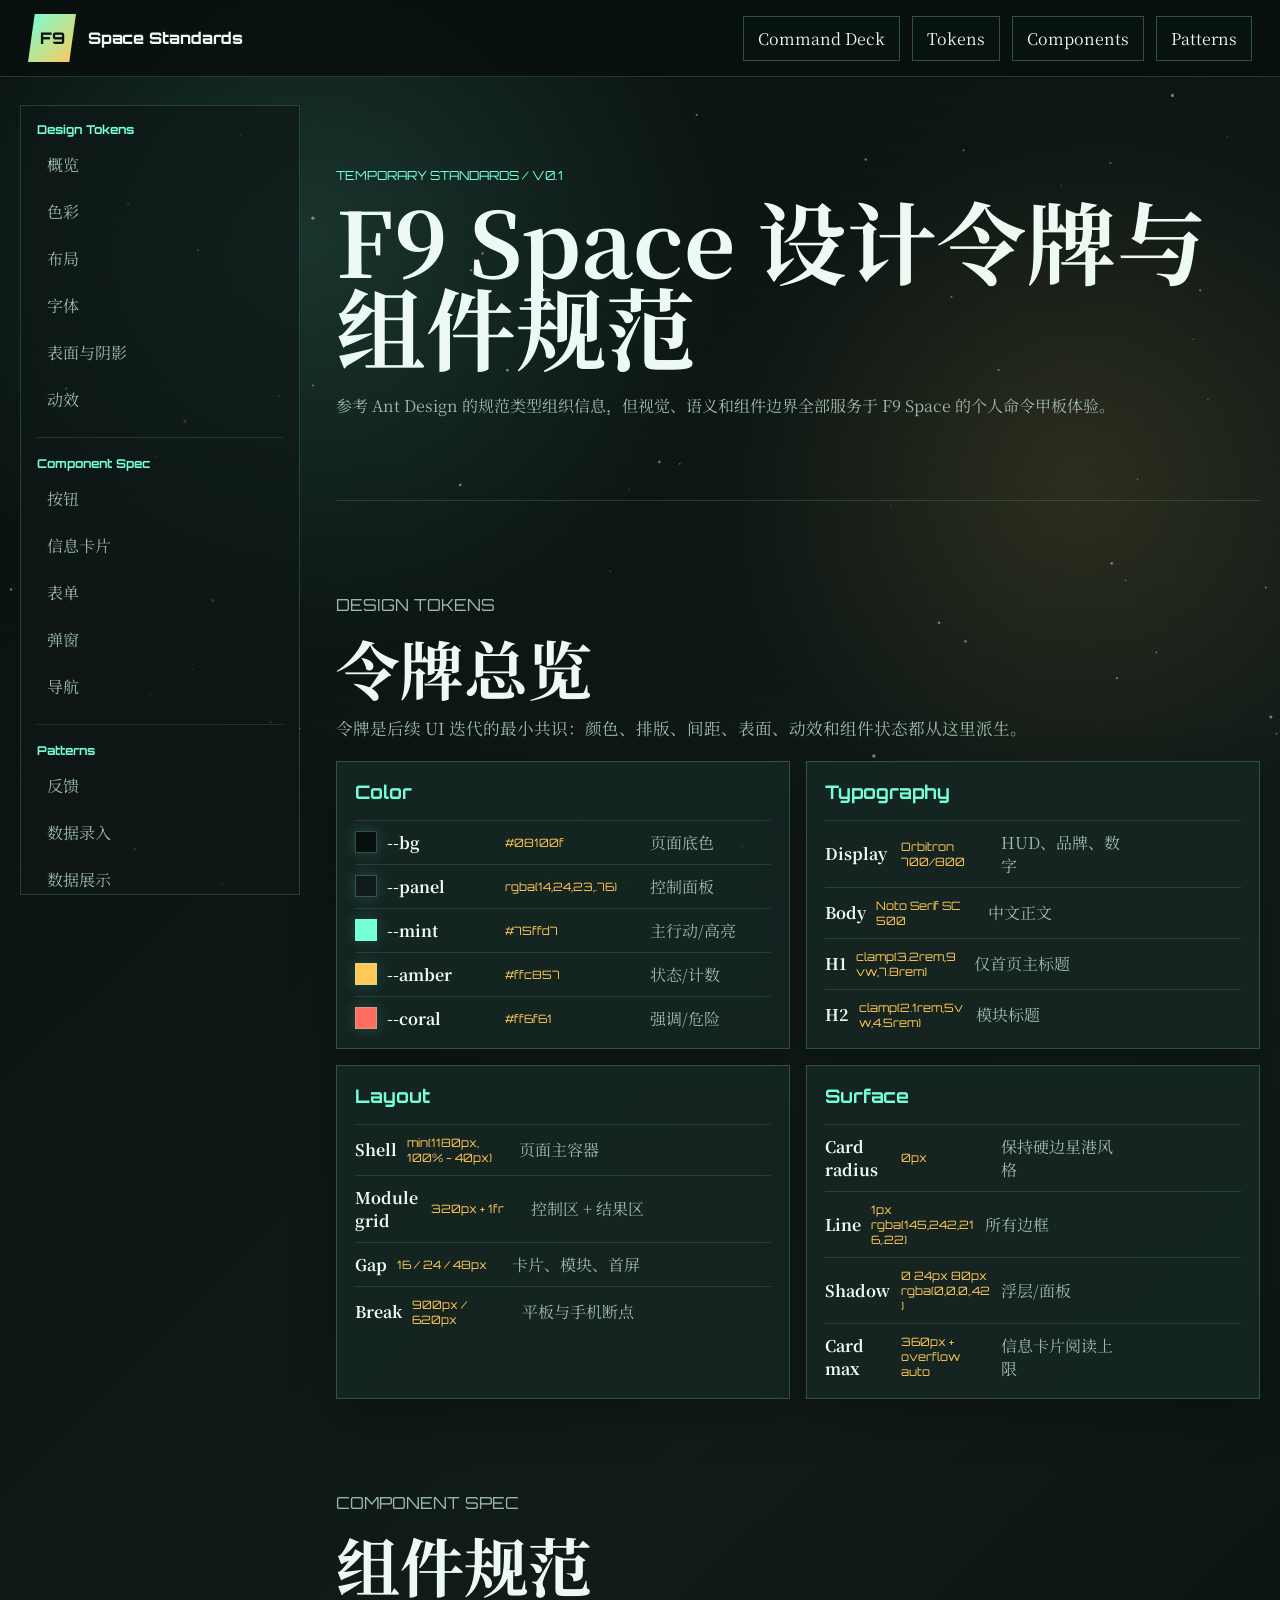
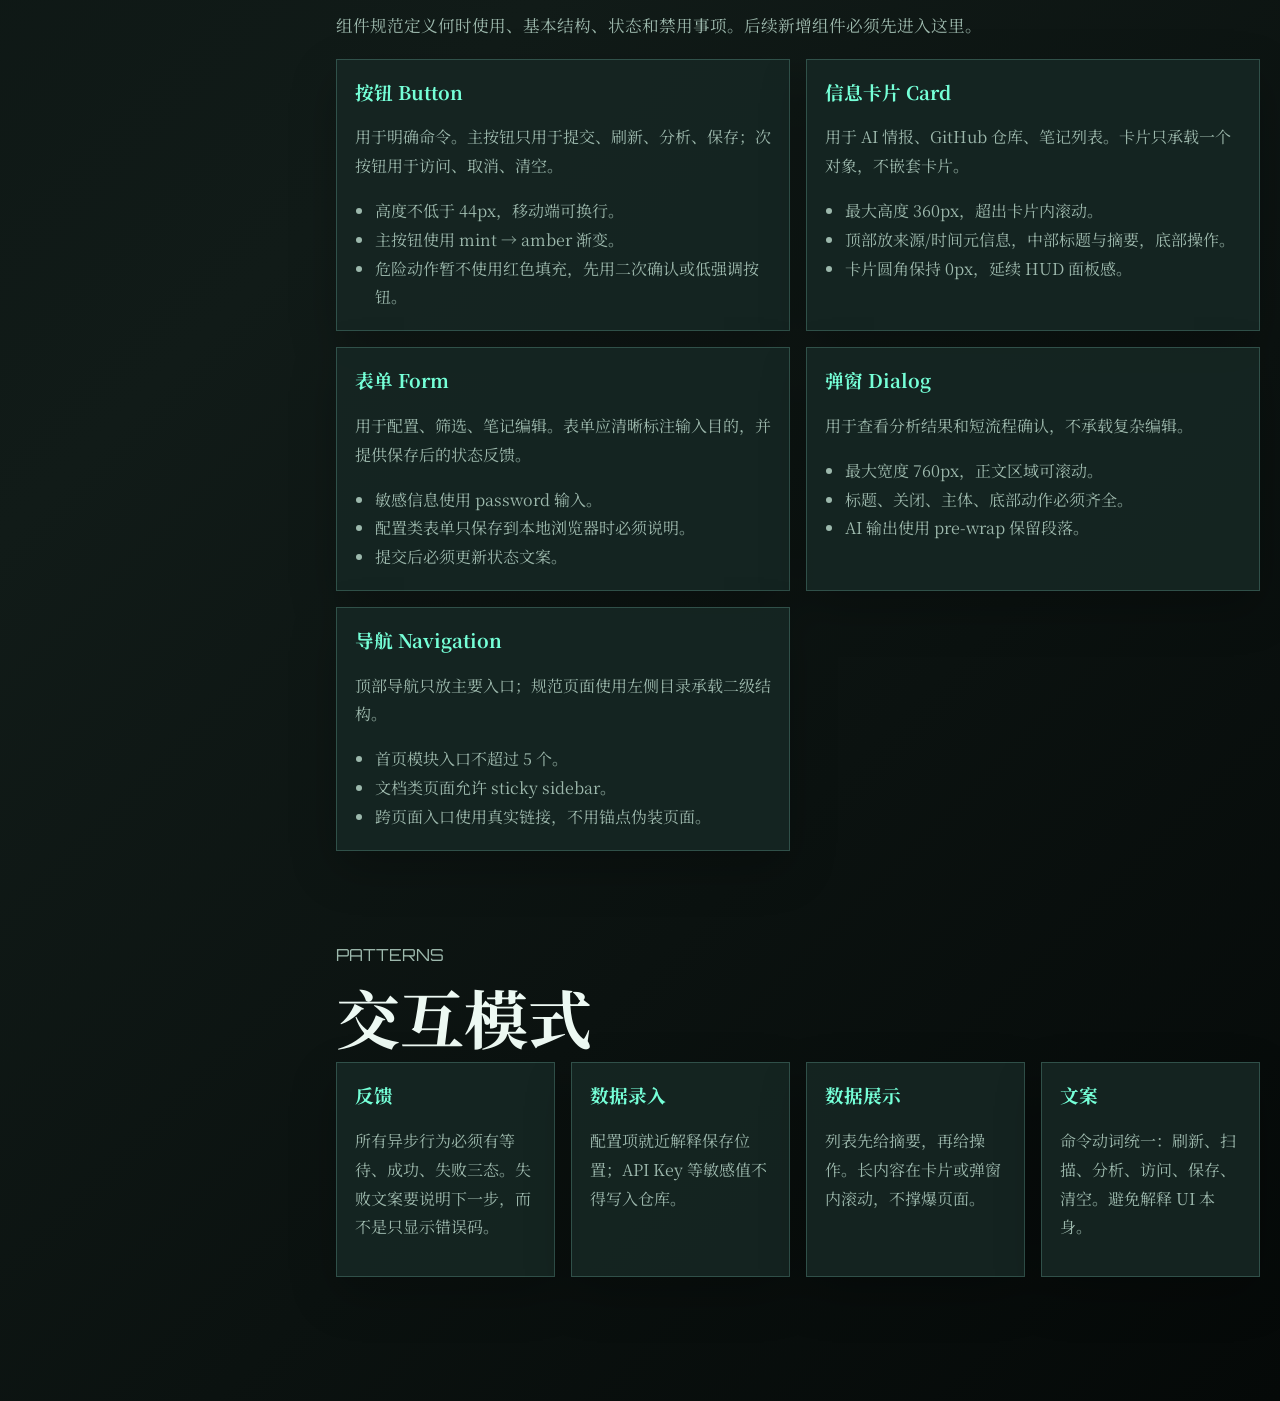
==== standards.html @ 953391f6 "Move standards to dedicated page" ====
<!doctype html>
<html lang="zh-CN">
<head>
  <meta charset="utf-8">
  <meta name="viewport" content="width=device-width, initial-scale=1">
  <title>F9 Space Standards</title>
  <link rel="preconnect" href="https://fonts.googleapis.com">
  <link rel="preconnect" href="https://fonts.gstatic.com" crossorigin>
  <link href="https://fonts.googleapis.com/css2?family=Orbitron:wght@500;700;800&family=Noto+Serif+SC:wght@500;700&display=swap" rel="stylesheet">
  <link rel="stylesheet" href="assets/styles.css?v=20260527-standards-page">
</head>
<body class="standards-page">
  <canvas id="starfield" aria-hidden="true"></canvas>
  <div class="scanline" aria-hidden="true"></div>

  <header class="standards-topbar">
    <a class="brand" href="index.html">
      <span class="brand-mark">F9</span>
      <span>Space Standards</span>
    </a>
    <nav class="nav-links" aria-label="Standards navigation">
      <a href="index.html">Command Deck</a>
      <a href="#tokens">Tokens</a>
      <a href="#components">Components</a>
      <a href="#patterns">Patterns</a>
    </nav>
  </header>

  <div class="standards-shell">
    <aside class="standards-sidebar">
      <div class="sidebar-group">
        <strong>Design Tokens</strong>
        <a href="#tokens">概览</a>
        <a href="#color">色彩</a>
        <a href="#layout">布局</a>
        <a href="#typography">字体</a>
        <a href="#surface">表面与阴影</a>
        <a href="#motion">动效</a>
      </div>
      <div class="sidebar-group">
        <strong>Component Spec</strong>
        <a href="#buttons">按钮</a>
        <a href="#cards">信息卡片</a>
        <a href="#forms">表单</a>
        <a href="#dialogs">弹窗</a>
        <a href="#navigation">导航</a>
      </div>
      <div class="sidebar-group">
        <strong>Patterns</strong>
        <a href="#patterns">反馈</a>
        <a href="#data-entry">数据录入</a>
        <a href="#data-display">数据展示</a>
        <a href="#writing">文案</a>
      </div>
    </aside>

    <main class="standards-content">
      <section class="standards-hero">
        <p class="eyebrow">Temporary standards / v0.1</p>
        <h1>F9 Space 设计令牌与组件规范</h1>
        <p>参考 Ant Design 的规范类型组织信息，但视觉、语义和组件边界全部服务于 F9 Space 的个人命令甲板体验。</p>
      </section>

      <section id="tokens" class="standards-section">
        <div class="section-heading">
          <p class="eyebrow">Design Tokens</p>
          <h2>令牌总览</h2>
          <p>令牌是后续 UI 迭代的最小共识：颜色、排版、间距、表面、动效和组件状态都从这里派生。</p>
        </div>
        <div class="token-layout">
          <article id="color" class="token-panel">
            <h3>Color</h3>
            <div class="token-list">
              <div class="token-row"><span class="swatch bg"></span><strong>--bg</strong><code>#08100f</code><em>页面底色</em></div>
              <div class="token-row"><span class="swatch panel"></span><strong>--panel</strong><code>rgba(14,24,23,.76)</code><em>控制面板</em></div>
              <div class="token-row"><span class="swatch mint"></span><strong>--mint</strong><code>#75ffd7</code><em>主行动/高亮</em></div>
              <div class="token-row"><span class="swatch amber"></span><strong>--amber</strong><code>#ffc857</code><em>状态/计数</em></div>
              <div class="token-row"><span class="swatch coral"></span><strong>--coral</strong><code>#ff6f61</code><em>强调/危险</em></div>
            </div>
          </article>

          <article id="typography" class="token-panel">
            <h3>Typography</h3>
            <div class="token-list">
              <div class="token-row"><strong>Display</strong><code>Orbitron 700/800</code><em>HUD、品牌、数字</em></div>
              <div class="token-row"><strong>Body</strong><code>Noto Serif SC 500</code><em>中文正文</em></div>
              <div class="token-row"><strong>H1</strong><code>clamp(3.2rem,9vw,7.8rem)</code><em>仅首页主标题</em></div>
              <div class="token-row"><strong>H2</strong><code>clamp(2.1rem,5vw,4.5rem)</code><em>模块标题</em></div>
            </div>
          </article>

          <article id="layout" class="token-panel">
            <h3>Layout</h3>
            <div class="token-list">
              <div class="token-row"><strong>Shell</strong><code>min(1180px, 100% - 40px)</code><em>页面主容器</em></div>
              <div class="token-row"><strong>Module grid</strong><code>320px + 1fr</code><em>控制区 + 结果区</em></div>
              <div class="token-row"><strong>Gap</strong><code>16 / 24 / 48px</code><em>卡片、模块、首屏</em></div>
              <div class="token-row"><strong>Break</strong><code>900px / 620px</code><em>平板与手机断点</em></div>
            </div>
          </article>

          <article id="surface" class="token-panel">
            <h3>Surface</h3>
            <div class="token-list">
              <div class="token-row"><strong>Card radius</strong><code>0px</code><em>保持硬边星港风格</em></div>
              <div class="token-row"><strong>Line</strong><code>1px rgba(145,242,216,.22)</code><em>所有边框</em></div>
              <div class="token-row"><strong>Shadow</strong><code>0 24px 80px rgba(0,0,0,.42)</code><em>浮层/面板</em></div>
              <div class="token-row"><strong>Card max</strong><code>360px + overflow auto</code><em>信息卡片阅读上限</em></div>
            </div>
          </article>
        </div>
      </section>

      <section id="components" class="standards-section">
        <div class="section-heading">
          <p class="eyebrow">Component Spec</p>
          <h2>组件规范</h2>
          <p>组件规范定义何时使用、基本结构、状态和禁用事项。后续新增组件必须先进入这里。</p>
        </div>
        <div class="component-grid">
          <article id="buttons" class="component-spec">
            <h3>按钮 Button</h3>
            <p>用于明确命令。主按钮只用于提交、刷新、分析、保存；次按钮用于访问、取消、清空。</p>
            <ul>
              <li>高度不低于 44px，移动端可换行。</li>
              <li>主按钮使用 mint → amber 渐变。</li>
              <li>危险动作暂不使用红色填充，先用二次确认或低强调按钮。</li>
            </ul>
          </article>
          <article id="cards" class="component-spec">
            <h3>信息卡片 Card</h3>
            <p>用于 AI 情报、GitHub 仓库、笔记列表。卡片只承载一个对象，不嵌套卡片。</p>
            <ul>
              <li>最大高度 360px，超出卡片内滚动。</li>
              <li>顶部放来源/时间元信息，中部标题与摘要，底部操作。</li>
              <li>卡片圆角保持 0px，延续 HUD 面板感。</li>
            </ul>
          </article>
          <article id="forms" class="component-spec">
            <h3>表单 Form</h3>
            <p>用于配置、筛选、笔记编辑。表单应清晰标注输入目的，并提供保存后的状态反馈。</p>
            <ul>
              <li>敏感信息使用 password 输入。</li>
              <li>配置类表单只保存到本地浏览器时必须说明。</li>
              <li>提交后必须更新状态文案。</li>
            </ul>
          </article>
          <article id="dialogs" class="component-spec">
            <h3>弹窗 Dialog</h3>
            <p>用于查看分析结果和短流程确认，不承载复杂编辑。</p>
            <ul>
              <li>最大宽度 760px，正文区域可滚动。</li>
              <li>标题、关闭、主体、底部动作必须齐全。</li>
              <li>AI 输出使用 pre-wrap 保留段落。</li>
            </ul>
          </article>
          <article id="navigation" class="component-spec">
            <h3>导航 Navigation</h3>
            <p>顶部导航只放主要入口；规范页面使用左侧目录承载二级结构。</p>
            <ul>
              <li>首页模块入口不超过 5 个。</li>
              <li>文档类页面允许 sticky sidebar。</li>
              <li>跨页面入口使用真实链接，不用锚点伪装页面。</li>
            </ul>
          </article>
        </div>
      </section>

      <section id="patterns" class="standards-section">
        <div class="section-heading">
          <p class="eyebrow">Patterns</p>
          <h2>交互模式</h2>
        </div>
        <div class="pattern-list">
          <article><h3>反馈</h3><p>所有异步行为必须有等待、成功、失败三态。失败文案要说明下一步，而不是只显示错误码。</p></article>
          <article id="data-entry"><h3>数据录入</h3><p>配置项就近解释保存位置；API Key 等敏感值不得写入仓库。</p></article>
          <article id="data-display"><h3>数据展示</h3><p>列表先给摘要，再给操作。长内容在卡片或弹窗内滚动，不撑爆页面。</p></article>
          <article id="writing"><h3>文案</h3><p>命令动词统一：刷新、扫描、分析、访问、保存、清空。避免解释 UI 本身。</p></article>
        </div>
      </section>
    </main>
  </div>

  <script src="assets/standards.js?v=20260527-standards-page"></script>
</body>
</html>
---- assets/styles.css ----
:root {
  color-scheme: dark;
  --bg: #08100f;
  --panel: rgba(14, 24, 23, 0.76);
  --panel-strong: rgba(22, 38, 35, 0.94);
  --line: rgba(145, 242, 216, 0.28);
  --text: #edf9f3;
  --muted: #9db9ad;
  --mint: #75ffd7;
  --amber: #ffc857;
  --coral: #ff6f61;
  --ink: #06110f;
  --shadow: 0 24px 80px rgba(0, 0, 0, 0.42);
}

* {
  box-sizing: border-box;
}

[hidden] {
  display: none !important;
}

html {
  scroll-behavior: smooth;
}

body {
  min-height: 100vh;
  margin: 0;
  color: var(--text);
  font-family: "Noto Serif SC", "Microsoft YaHei", serif;
  background:
    radial-gradient(circle at 18% 12%, rgba(255, 111, 97, 0.22), transparent 28rem),
    radial-gradient(circle at 82% 18%, rgba(117, 255, 215, 0.16), transparent 26rem),
    linear-gradient(135deg, #08100f 0%, #15201b 46%, #050908 100%);
}

button,
input,
select,
textarea {
  font: inherit;
}

a {
  color: inherit;
  text-decoration: none;
}

#starfield {
  position: fixed;
  inset: 0;
  z-index: -2;
  width: 100vw;
  height: 100vh;
}

.scanline {
  position: fixed;
  inset: 0;
  z-index: -1;
  pointer-events: none;
  background-image: linear-gradient(rgba(255, 255, 255, 0.035) 1px, transparent 1px);
  background-size: 100% 6px;
  mix-blend-mode: overlay;
}

.shell {
  width: min(1180px, calc(100% - 40px));
  margin: 0 auto;
}

.hero {
  min-height: 92vh;
  display: flex;
  flex-direction: column;
}

.topbar {
  display: flex;
  align-items: center;
  justify-content: space-between;
  padding: 24px 0;
}

.brand {
  display: inline-flex;
  align-items: center;
  gap: 12px;
  font-family: "Orbitron", sans-serif;
  font-weight: 800;
  letter-spacing: 0;
}

.brand-mark {
  display: grid;
  width: 48px;
  height: 48px;
  place-items: center;
  color: var(--ink);
  background: linear-gradient(135deg, var(--mint), var(--amber));
  clip-path: polygon(14% 0, 100% 0, 86% 100%, 0 100%);
}

.nav-links {
  display: flex;
  gap: 12px;
}

.nav-links a {
  border: 1px solid var(--line);
  padding: 10px 14px;
  background: rgba(10, 22, 19, 0.58);
}

.hero-grid {
  flex: 1;
  display: grid;
  grid-template-columns: minmax(0, 1.02fr) minmax(320px, 0.98fr);
  gap: 48px;
  align-items: center;
  padding: 40px 0 80px;
}

.eyebrow {
  margin: 0 0 14px;
  color: var(--mint);
  font-family: "Orbitron", sans-serif;
  font-size: 0.78rem;
  text-transform: uppercase;
}

h1,
h2,
h3,
p {
  margin-top: 0;
}

h1 {
  max-width: 780px;
  margin-bottom: 22px;
  font-size: clamp(3.2rem, 9vw, 7.8rem);
  line-height: 0.96;
  letter-spacing: 0;
}

h2 {
  margin-bottom: 14px;
  font-size: clamp(2.1rem, 5vw, 4.5rem);
  line-height: 1;
}

.hero-text,
.section-heading p {
  max-width: 720px;
  color: var(--muted);
  font-size: 1.04rem;
  line-height: 1.9;
}

.hero-actions,
.editor-actions {
  display: flex;
  flex-wrap: wrap;
  gap: 12px;
  margin-top: 28px;
}

.primary-action,
.secondary-action,
button {
  min-height: 44px;
  border: 1px solid var(--line);
  padding: 10px 16px;
  color: var(--text);
  background: rgba(16, 30, 28, 0.84);
  cursor: pointer;
  transition: transform 160ms ease, border-color 160ms ease, background 160ms ease;
}

.primary-action,
button[type="submit"] {
  color: var(--ink);
  border-color: transparent;
  background: linear-gradient(135deg, var(--mint), var(--amber));
  font-weight: 700;
}

.primary-action:hover,
.secondary-action:hover,
button:hover {
  transform: translateY(-2px);
  border-color: rgba(117, 255, 215, 0.8);
}

.ship-panel {
  position: relative;
  min-height: 520px;
  display: grid;
  place-items: center;
  overflow: hidden;
}

.orbit-ring {
  position: absolute;
  border: 1px solid var(--line);
  border-radius: 50%;
  animation: spin 12s linear infinite;
}

.ring-one {
  width: 430px;
  height: 430px;
  box-shadow: inset 0 0 40px rgba(117, 255, 215, 0.14);
}

.ring-two {
  width: 300px;
  height: 300px;
  border-color: rgba(255, 200, 87, 0.34);
  animation-direction: reverse;
}

.core-ship {
  position: relative;
  width: 170px;
  height: 220px;
  filter: drop-shadow(0 0 30px rgba(117, 255, 215, 0.36));
  animation: float 3.8s ease-in-out infinite;
}

.ship-body {
  position: absolute;
  inset: 12px 48px 28px;
  background: linear-gradient(180deg, #f8fff7, #75ffd7 45%, #1f4037);
  clip-path: polygon(50% 0, 86% 76%, 50% 100%, 14% 76%);
}

.ship-wing {
  position: absolute;
  top: 86px;
  width: 70px;
  height: 102px;
  background: linear-gradient(180deg, var(--coral), #4d1714);
  opacity: 0.9;
}

.ship-wing.left {
  left: 0;
  clip-path: polygon(100% 0, 100% 100%, 0 72%);
}

.ship-wing.right {
  right: 0;
  clip-path: polygon(0 0, 100% 72%, 0 100%);
}

.ship-flame {
  position: absolute;
  left: 65px;
  bottom: 0;
  width: 40px;
  height: 64px;
  background: linear-gradient(180deg, var(--amber), transparent);
  clip-path: polygon(50% 100%, 0 0, 100% 0);
  animation: flame 240ms ease-in-out infinite alternate;
}

.hud-card {
  position: absolute;
  min-width: 132px;
  border: 1px solid var(--line);
  padding: 14px;
  background: rgba(8, 16, 15, 0.72);
  box-shadow: var(--shadow);
}

.hud-card span {
  display: block;
  color: var(--muted);
  font-family: "Orbitron", sans-serif;
  font-size: 0.72rem;
}

.hud-card strong {
  display: block;
  margin-top: 8px;
  color: var(--mint);
  font-family: "Orbitron", sans-serif;
  font-size: 1.9rem;
}

.hud-one {
  top: 78px;
  right: 20px;
}

.hud-two {
  bottom: 84px;
  left: 22px;
}

.command-section {
  padding: 72px 0;
}

.briefing-layout,
.notes-layout {
  display: grid;
  grid-template-columns: 320px minmax(0, 1fr);
  gap: 24px;
  align-items: start;
}

.control-panel,
.ai-config-panel,
.note-editor,
.note-list-panel {
  border: 1px solid var(--line);
  background: var(--panel);
  box-shadow: var(--shadow);
  backdrop-filter: blur(18px);
}

.control-panel,
.ai-config-panel,
.note-editor {
  position: sticky;
  top: 18px;
  display: grid;
  gap: 16px;
  padding: 18px;
}

.ai-config-panel {
  position: static;
  grid-template-columns: minmax(180px, 1fr) minmax(180px, 1fr) minmax(160px, 0.7fr) auto;
  align-items: end;
}

.ai-config-panel .status-text {
  grid-column: 1 / -1;
}

label {
  display: grid;
  gap: 8px;
  color: var(--muted);
  font-size: 0.86rem;
}

input,
select,
textarea {
  width: 100%;
  border: 1px solid rgba(145, 242, 216, 0.22);
  color: var(--text);
  background: rgba(5, 12, 11, 0.78);
  padding: 12px;
  outline: none;
}

textarea {
  resize: vertical;
}

input:focus,
select:focus,
textarea:focus {
  border-color: var(--mint);
}

.status-text {
  margin: 0;
  color: var(--muted);
  font-size: 0.9rem;
  line-height: 1.6;
}

.news-grid {
  display: grid;
  grid-template-columns: repeat(2, minmax(0, 1fr));
  gap: 16px;
}

.repo-grid {
  display: grid;
  grid-template-columns: repeat(3, minmax(0, 1fr));
  gap: 16px;
}

.token-layout {
  display: grid;
  grid-template-columns: repeat(2, minmax(0, 1fr));
  gap: 16px;
}

.token-panel {
  border: 1px solid rgba(145, 242, 216, 0.22);
  background: var(--panel-strong);
  box-shadow: 0 18px 44px rgba(0, 0, 0, 0.24);
  padding: 18px;
}

.token-panel h3 {
  margin-bottom: 16px;
  color: var(--mint);
  font-family: "Orbitron", sans-serif;
}

.token-list {
  display: grid;
  gap: 10px;
}

.token-row {
  display: grid;
  grid-template-columns: auto minmax(90px, 0.8fr) minmax(120px, 1fr) minmax(110px, 0.9fr);
  gap: 10px;
  align-items: center;
  border-top: 1px solid rgba(145, 242, 216, 0.14);
  padding-top: 10px;
  color: var(--muted);
}

.token-row strong {
  color: var(--text);
}

.token-row code {
  color: var(--amber);
  font-family: "Orbitron", sans-serif;
  font-size: 0.72rem;
  overflow-wrap: anywhere;
  white-space: normal;
}

.token-row em {
  font-style: normal;
}

.swatch {
  width: 22px;
  height: 22px;
  border: 1px solid var(--line);
  box-shadow: 0 0 16px rgba(117, 255, 215, 0.18);
}

.swatch.bg { background: var(--bg); }
.swatch.panel { background: var(--panel); }
.swatch.mint { background: var(--mint); }
.swatch.amber { background: var(--amber); }
.swatch.coral { background: var(--coral); }

.news-card,
.repo-card,
.note-card {
  border: 1px solid rgba(145, 242, 216, 0.22);
  background: var(--panel-strong);
  box-shadow: 0 18px 44px rgba(0, 0, 0, 0.24);
}

.news-card,
.repo-card {
  min-height: 250px;
  max-height: 360px;
  overflow-y: auto;
  padding: 18px;
  scrollbar-color: rgba(117, 255, 215, 0.5) rgba(5, 12, 11, 0.5);
}

.card-meta {
  display: flex;
  justify-content: space-between;
  gap: 12px;
  color: var(--amber);
  font-family: "Orbitron", sans-serif;
  font-size: 0.7rem;
}

.news-card h3,
.repo-card h3,
.note-card h3 {
  margin: 16px 0 10px;
  font-size: 1.22rem;
  line-height: 1.35;
}

.news-card p,
.repo-card p,
.note-card p {
  color: var(--muted);
  line-height: 1.76;
}

.news-card a,
.repo-card a {
  display: inline-block;
  margin-top: 14px;
  color: var(--mint);
  font-family: "Orbitron", sans-serif;
  font-size: 0.82rem;
}

.repo-stats {
  display: flex;
  flex-wrap: wrap;
  gap: 8px;
  margin-top: 14px;
  color: var(--amber);
  font-family: "Orbitron", sans-serif;
  font-size: 0.75rem;
}

.repo-actions,
.dialog-actions {
  display: flex;
  flex-wrap: wrap;
  gap: 10px;
  margin-top: 16px;
}

.repo-actions button,
.repo-actions a,
.dialog-actions a {
  min-height: 36px;
  border: 1px solid var(--line);
  padding: 8px 11px;
  color: var(--text);
  background: rgba(5, 12, 11, 0.5);
  font-family: "Orbitron", sans-serif;
  font-size: 0.76rem;
}

.repo-actions button {
  color: var(--ink);
  border-color: transparent;
  background: linear-gradient(135deg, var(--mint), var(--amber));
  font-weight: 700;
}

.analysis-dialog {
  width: min(760px, calc(100% - 28px));
  border: 1px solid var(--line);
  color: var(--text);
  background: rgba(8, 16, 15, 0.96);
  box-shadow: var(--shadow);
  padding: 0;
}

.analysis-dialog::backdrop {
  background: rgba(0, 0, 0, 0.68);
  backdrop-filter: blur(5px);
}

.dialog-shell {
  padding: 22px;
}

.dialog-head {
  display: flex;
  justify-content: space-between;
  gap: 18px;
  align-items: flex-start;
}

.dialog-head h3 {
  margin: 0;
}

.analysis-body {
  max-height: 52vh;
  overflow-y: auto;
  margin-top: 18px;
  border: 1px solid rgba(145, 242, 216, 0.18);
  padding: 16px;
  color: var(--muted);
  line-height: 1.85;
  white-space: pre-wrap;
}

.preview-wrap {
  display: grid;
  gap: 10px;
}

.preview-wrap img,
.note-card img {
  width: 100%;
  max-height: 240px;
  object-fit: cover;
}

.note-list-panel {
  padding: 16px;
}

.note-search {
  margin-bottom: 16px;
}

.note-list {
  display: grid;
  gap: 14px;
}

.note-card {
  display: grid;
  grid-template-columns: minmax(0, 1fr);
  gap: 16px;
  padding: 22px;
}

.note-card > div {
  min-width: 0;
}

.note-card time {
  color: var(--amber);
  font-family: "Orbitron", sans-serif;
  font-size: 0.7rem;
}

.note-card p {
  max-width: 68ch;
  margin-bottom: 18px;
  overflow-wrap: anywhere;
  white-space: pre-wrap;
  word-break: normal;
}

.note-actions {
  display: flex;
  gap: 10px;
}

.note-actions button {
  min-height: 36px;
  padding: 7px 11px;
  font-size: 0.86rem;
}

.empty-state {
  border: 1px dashed rgba(145, 242, 216, 0.36);
  padding: 24px;
  color: var(--muted);
  text-align: center;
}

.footer {
  display: flex;
  justify-content: space-between;
  gap: 16px;
  padding: 32px 0 48px;
  color: var(--muted);
  font-family: "Orbitron", sans-serif;
  font-size: 0.78rem;
}

.standards-page {
  background:
    radial-gradient(circle at 24% 8%, rgba(117, 255, 215, 0.14), transparent 26rem),
    radial-gradient(circle at 84% 16%, rgba(255, 200, 87, 0.12), transparent 22rem),
    linear-gradient(135deg, #08100f 0%, #111b18 50%, #050908 100%);
}

.standards-topbar {
  position: sticky;
  top: 0;
  z-index: 10;
  display: flex;
  justify-content: space-between;
  align-items: center;
  gap: 20px;
  border-bottom: 1px solid rgba(145, 242, 216, 0.18);
  padding: 14px 28px;
  background: rgba(8, 16, 15, 0.88);
  backdrop-filter: blur(18px);
  max-width: 100%;
  overflow-x: hidden;
}

.standards-topbar .nav-links {
  flex-wrap: wrap;
  justify-content: flex-end;
}

.standards-shell {
  display: grid;
  grid-template-columns: 280px minmax(0, 1fr);
  gap: 36px;
  width: min(1440px, calc(100% - 40px));
  margin: 0 auto;
  padding: 28px 0 80px;
}

.standards-sidebar {
  position: sticky;
  top: 92px;
  align-self: start;
  max-height: calc(100vh - 110px);
  overflow-y: auto;
  border: 1px solid rgba(145, 242, 216, 0.18);
  background: rgba(14, 24, 23, 0.72);
  padding: 16px;
}

.sidebar-group {
  display: grid;
  gap: 8px;
  padding-bottom: 18px;
}

.sidebar-group + .sidebar-group {
  border-top: 1px solid rgba(145, 242, 216, 0.14);
  padding-top: 18px;
}

.sidebar-group strong {
  color: var(--mint);
  font-family: "Orbitron", sans-serif;
  font-size: 0.76rem;
}

.sidebar-group a {
  padding: 8px 10px;
  color: var(--muted);
}

.sidebar-group a:hover {
  color: var(--text);
  background: rgba(117, 255, 215, 0.08);
}

.standards-content {
  min-width: 0;
}

.standards-hero {
  min-height: 44vh;
  display: grid;
  align-content: center;
  border-bottom: 1px solid rgba(145, 242, 216, 0.16);
  margin-bottom: 44px;
}

.standards-hero h1 {
  max-width: 980px;
  font-size: clamp(3rem, 7vw, 6.8rem);
}

.standards-hero p:last-child {
  max-width: 780px;
  color: var(--muted);
  line-height: 1.9;
}

.standards-section {
  padding: 44px 0;
}

.component-grid {
  display: grid;
  grid-template-columns: repeat(2, minmax(0, 1fr));
  gap: 16px;
}

.component-spec,
.pattern-list article {
  border: 1px solid rgba(145, 242, 216, 0.22);
  background: var(--panel-strong);
  padding: 18px;
  box-shadow: 0 18px 44px rgba(0, 0, 0, 0.24);
}

.component-spec h3,
.pattern-list h3 {
  color: var(--mint);
}

.component-spec p,
.component-spec li,
.pattern-list p {
  color: var(--muted);
  line-height: 1.8;
}

.component-spec ul {
  margin: 12px 0 0;
  padding-left: 20px;
}

.pattern-list {
  display: grid;
  grid-template-columns: repeat(4, minmax(0, 1fr));
  gap: 16px;
}

@keyframes spin {
  to {
    transform: rotate(360deg);
  }
}

@keyframes float {
  50% {
    transform: translateY(-14px);
  }
}

@keyframes flame {
  to {
    height: 78px;
    opacity: 0.58;
  }
}

@media (max-width: 900px) {
  .shell {
    width: min(100% - 28px, 760px);
  }

  .hero-grid,
  .briefing-layout,
  .notes-layout {
    grid-template-columns: 1fr;
  }

  .ship-panel {
    min-height: 430px;
  }

  .control-panel,
  .ai-config-panel,
  .note-editor {
    position: static;
  }

  .ai-config-panel {
    grid-template-columns: 1fr;
  }

  .news-grid,
  .repo-grid,
  .token-layout,
  .component-grid,
  .pattern-list {
    grid-template-columns: 1fr;
  }

  .standards-topbar,
  .standards-shell {
    width: min(100% - 28px, 760px);
  }

  .standards-topbar {
    position: static;
    flex-direction: column;
    align-items: flex-start;
    margin: 0 auto;
    padding: 18px 0;
  }

  .standards-shell {
    grid-template-columns: 1fr;
  }

  .standards-sidebar {
    position: static;
    max-height: none;
  }

  .token-row {
    grid-template-columns: auto 1fr;
  }

  .token-row code,
  .token-row em {
    grid-column: 2;
  }
}

@media (max-width: 620px) {
  .topbar,
  .footer {
    align-items: flex-start;
    flex-direction: column;
  }

  .nav-links {
    width: 100%;
  }

  .nav-links a {
    flex: 1;
    text-align: center;
  }

  .note-card {
    grid-template-columns: 1fr;
  }

  .ring-one {
    width: 330px;
    height: 330px;
  }

  .ring-two {
    width: 230px;
    height: 230px;
  }
}
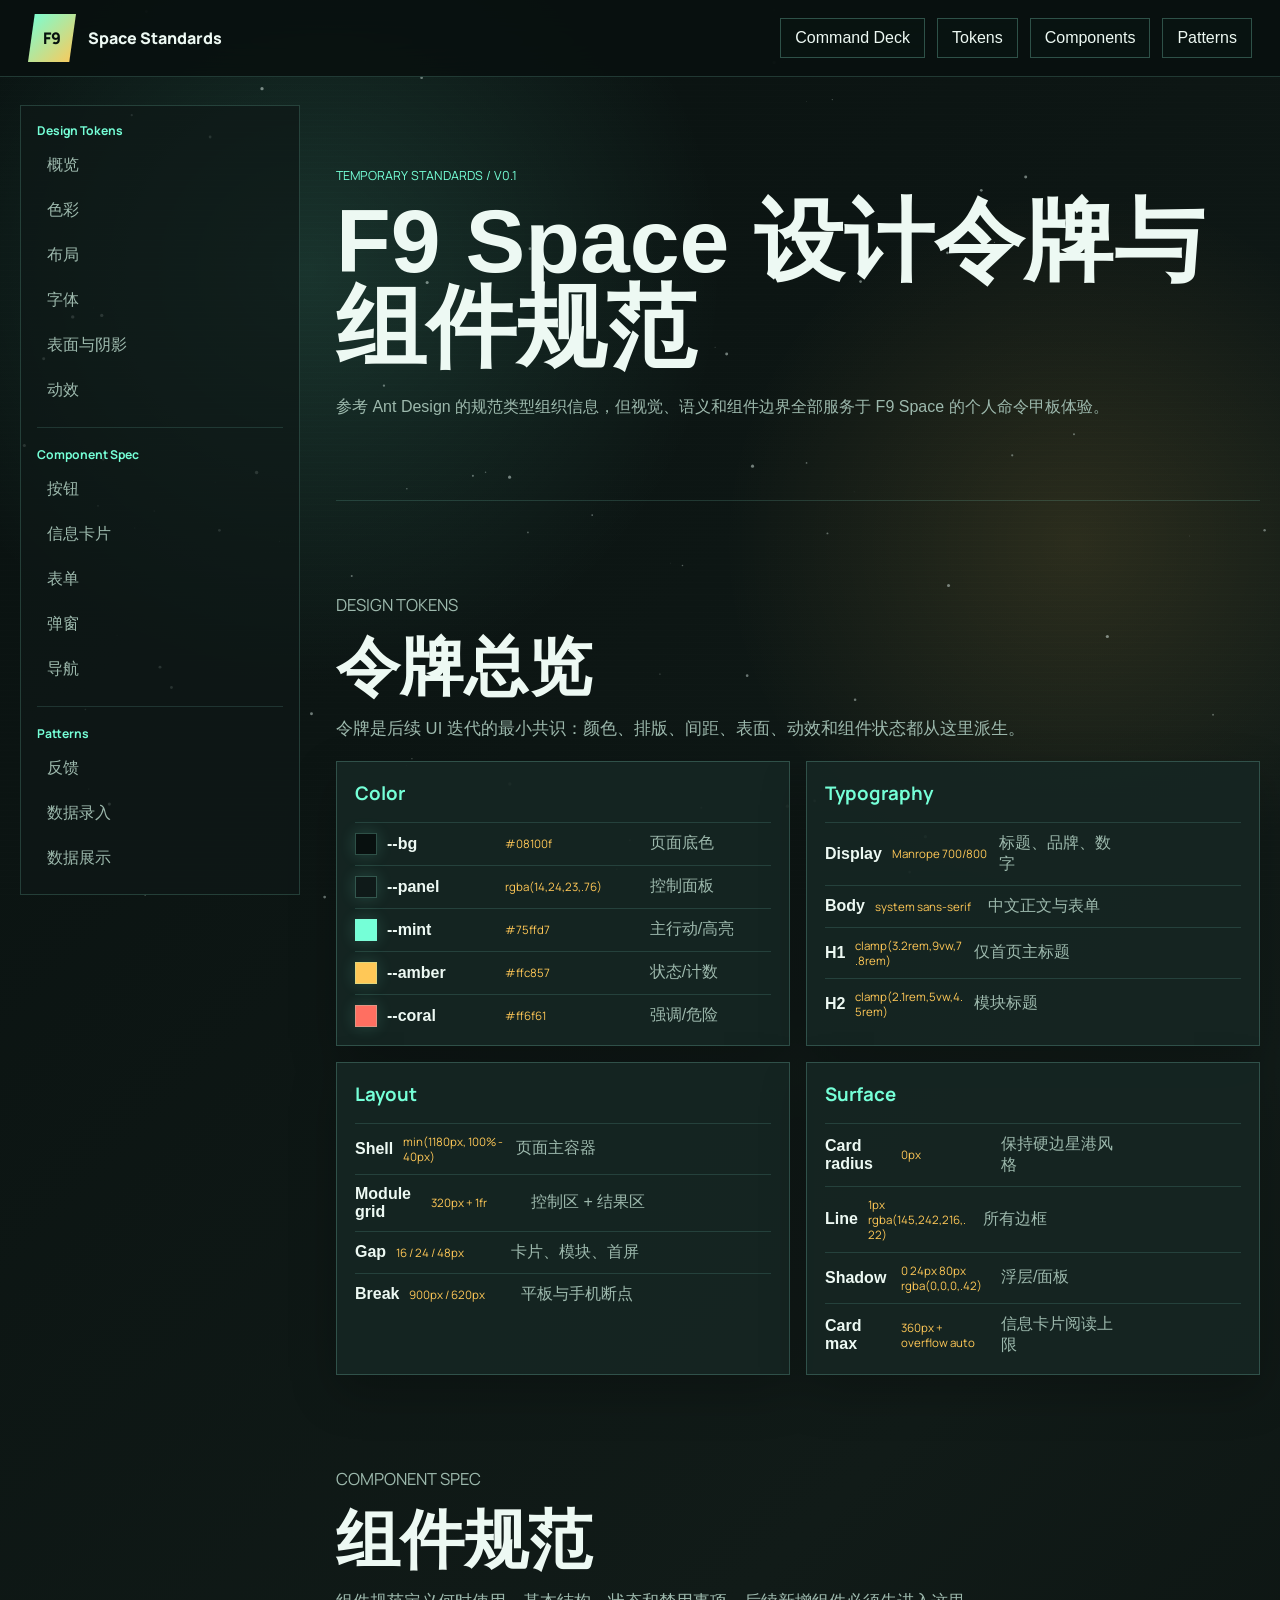
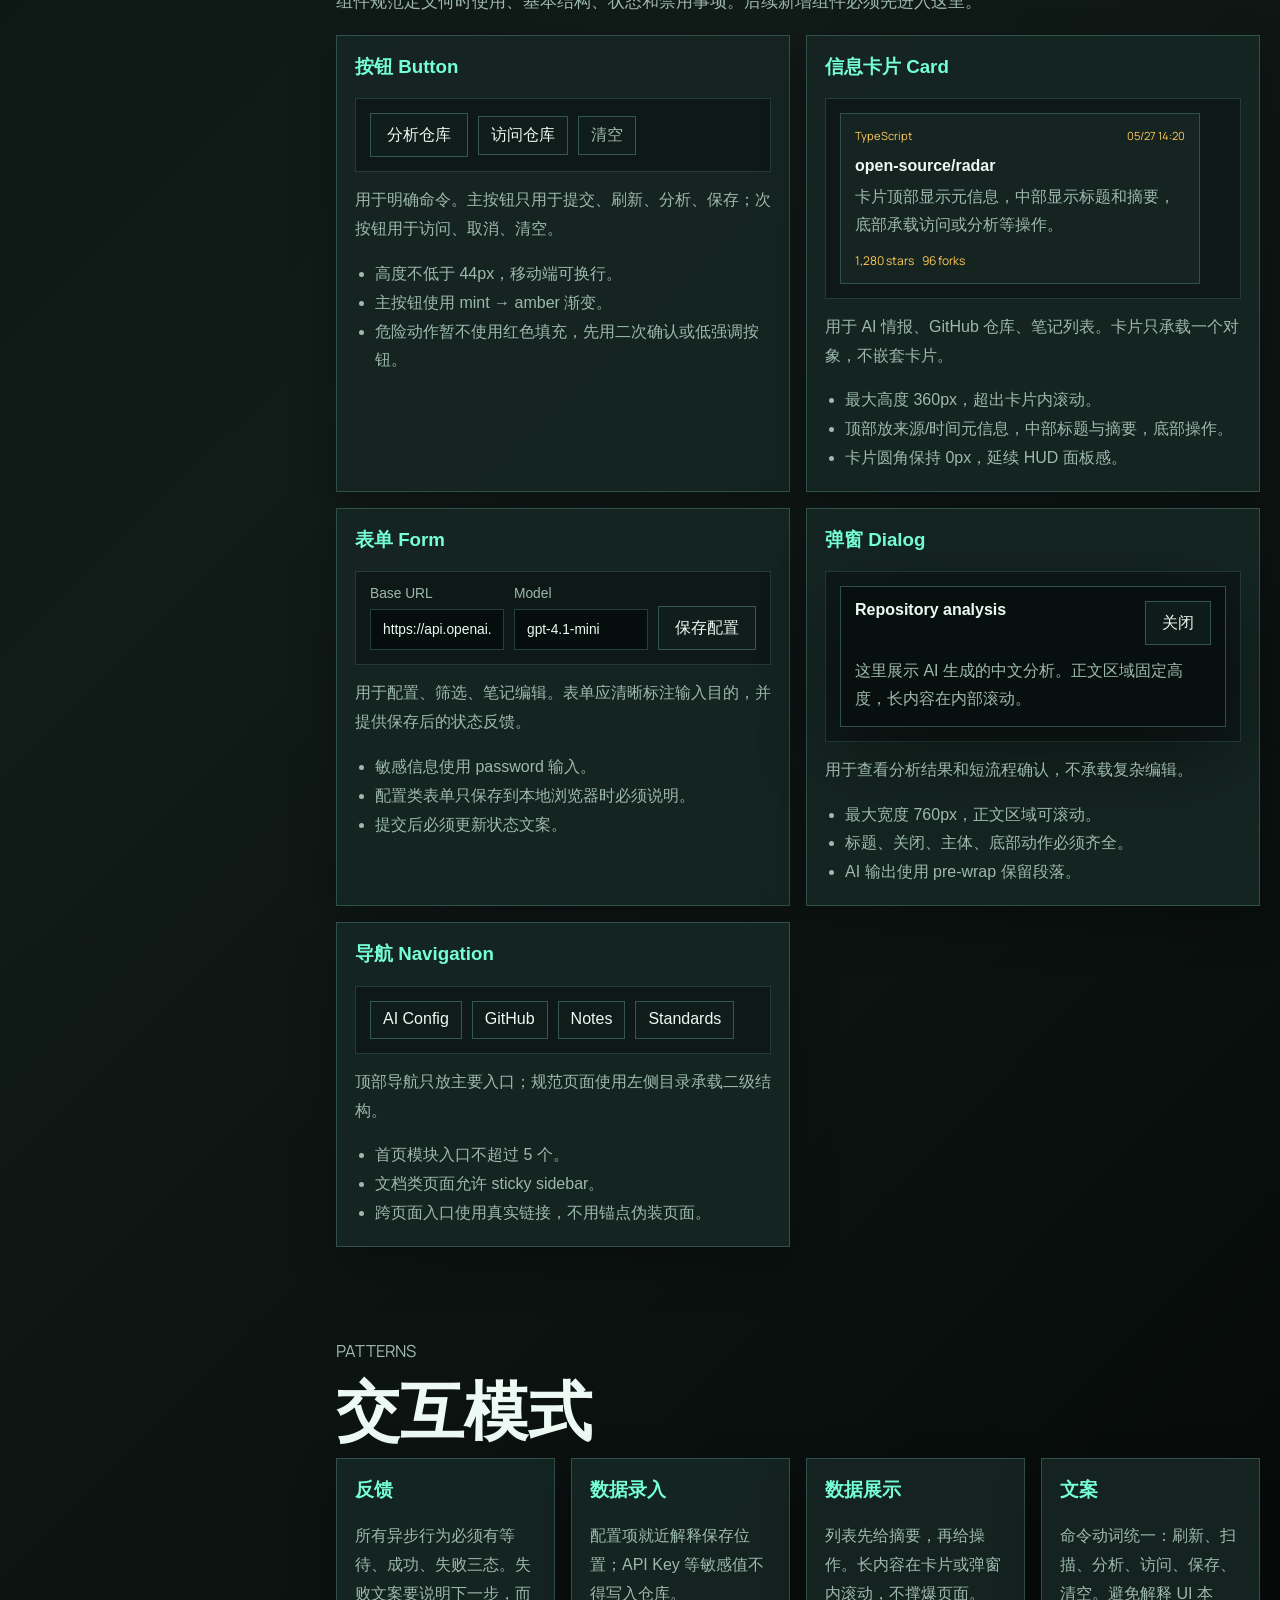
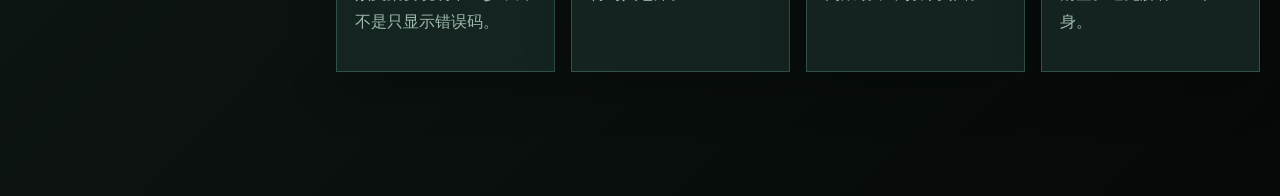
==== commit f3377de3: "Improve standards typography and component examples" ====
--- a/standards.html
+++ b/standards.html
@@ -6,7 +6,7 @@
   <title>F9 Space Standards</title>
   <link rel="preconnect" href="https://fonts.googleapis.com">
   <link rel="preconnect" href="https://fonts.gstatic.com" crossorigin>
-  <link href="https://fonts.googleapis.com/css2?family=Orbitron:wght@500;700;800&family=Noto+Serif+SC:wght@500;700&display=swap" rel="stylesheet">
+  <link href="https://fonts.googleapis.com/css2?family=Manrope:wght@500;700;800&display=swap" rel="stylesheet">
   <link rel="stylesheet" href="assets/styles.css?v=20260527-standards-page">
 </head>
 <body class="standards-page">
@@ -82,8 +82,8 @@
           <article id="typography" class="token-panel">
             <h3>Typography</h3>
             <div class="token-list">
-              <div class="token-row"><strong>Display</strong><code>Orbitron 700/800</code><em>HUD、品牌、数字</em></div>
-              <div class="token-row"><strong>Body</strong><code>Noto Serif SC 500</code><em>中文正文</em></div>
+              <div class="token-row"><strong>Display</strong><code>Manrope 700/800</code><em>标题、品牌、数字</em></div>
+              <div class="token-row"><strong>Body</strong><code>system sans-serif</code><em>中文正文与表单</em></div>
               <div class="token-row"><strong>H1</strong><code>clamp(3.2rem,9vw,7.8rem)</code><em>仅首页主标题</em></div>
               <div class="token-row"><strong>H2</strong><code>clamp(2.1rem,5vw,4.5rem)</code><em>模块标题</em></div>
             </div>
@@ -120,6 +120,11 @@
         <div class="component-grid">
           <article id="buttons" class="component-spec">
             <h3>按钮 Button</h3>
+            <div class="component-demo">
+              <button type="button">分析仓库</button>
+              <a class="demo-secondary" href="#">访问仓库</a>
+              <button class="demo-quiet" type="button">清空</button>
+            </div>
             <p>用于明确命令。主按钮只用于提交、刷新、分析、保存；次按钮用于访问、取消、清空。</p>
             <ul>
               <li>高度不低于 44px，移动端可换行。</li>
@@ -129,6 +134,14 @@
           </article>
           <article id="cards" class="component-spec">
             <h3>信息卡片 Card</h3>
+            <div class="component-demo">
+              <article class="demo-info-card">
+                <div class="card-meta"><span>TypeScript</span><time>05/27 14:20</time></div>
+                <h4>open-source/radar</h4>
+                <p>卡片顶部显示元信息，中部显示标题和摘要，底部承载访问或分析等操作。</p>
+                <div class="repo-stats"><span>1,280 stars</span><span>96 forks</span></div>
+              </article>
+            </div>
             <p>用于 AI 情报、GitHub 仓库、笔记列表。卡片只承载一个对象，不嵌套卡片。</p>
             <ul>
               <li>最大高度 360px，超出卡片内滚动。</li>
@@ -138,6 +151,11 @@
           </article>
           <article id="forms" class="component-spec">
             <h3>表单 Form</h3>
+            <div class="component-demo demo-form">
+              <label><span>Base URL</span><input type="url" value="https://api.openai.com/v1"></label>
+              <label><span>Model</span><input type="text" value="gpt-4.1-mini"></label>
+              <button type="button">保存配置</button>
+            </div>
             <p>用于配置、筛选、笔记编辑。表单应清晰标注输入目的，并提供保存后的状态反馈。</p>
             <ul>
               <li>敏感信息使用 password 输入。</li>
@@ -147,6 +165,12 @@
           </article>
           <article id="dialogs" class="component-spec">
             <h3>弹窗 Dialog</h3>
+            <div class="component-demo">
+              <div class="demo-dialog">
+                <div class="dialog-head"><strong>Repository analysis</strong><button type="button">关闭</button></div>
+                <p>这里展示 AI 生成的中文分析。正文区域固定高度，长内容在内部滚动。</p>
+              </div>
+            </div>
             <p>用于查看分析结果和短流程确认，不承载复杂编辑。</p>
             <ul>
               <li>最大宽度 760px，正文区域可滚动。</li>
@@ -156,6 +180,12 @@
           </article>
           <article id="navigation" class="component-spec">
             <h3>导航 Navigation</h3>
+            <div class="component-demo demo-nav">
+              <a href="#">AI Config</a>
+              <a href="#">GitHub</a>
+              <a href="#">Notes</a>
+              <a href="#">Standards</a>
+            </div>
             <p>顶部导航只放主要入口；规范页面使用左侧目录承载二级结构。</p>
             <ul>
               <li>首页模块入口不超过 5 个。</li>
--- a/assets/styles.css
+++ b/assets/styles.css
@@ -11,6 +11,8 @@
   --coral: #ff6f61;
   --ink: #06110f;
   --shadow: 0 24px 80px rgba(0, 0, 0, 0.42);
+  --font-display: "Manrope", "Segoe UI", "PingFang SC", "Microsoft YaHei", sans-serif;
+  --font-body: "Segoe UI", "PingFang SC", "Microsoft YaHei", "Noto Sans CJK SC", sans-serif;
 }
 
 * {
@@ -29,7 +31,7 @@
   min-height: 100vh;
   margin: 0;
   color: var(--text);
-  font-family: "Noto Serif SC", "Microsoft YaHei", serif;
+  font-family: var(--font-body);
   background:
     radial-gradient(circle at 18% 12%, rgba(255, 111, 97, 0.22), transparent 28rem),
     radial-gradient(circle at 82% 18%, rgba(117, 255, 215, 0.16), transparent 26rem),
@@ -88,7 +90,7 @@
   display: inline-flex;
   align-items: center;
   gap: 12px;
-  font-family: "Orbitron", sans-serif;
+  font-family: var(--font-display);
   font-weight: 800;
   letter-spacing: 0;
 }
@@ -126,7 +128,7 @@
 .eyebrow {
   margin: 0 0 14px;
   color: var(--mint);
-  font-family: "Orbitron", sans-serif;
+  font-family: var(--font-display);
   font-size: 0.78rem;
   text-transform: uppercase;
 }
@@ -280,7 +282,7 @@
 .hud-card span {
   display: block;
   color: var(--muted);
-  font-family: "Orbitron", sans-serif;
+  font-family: var(--font-display);
   font-size: 0.72rem;
 }
 
@@ -288,7 +290,7 @@
   display: block;
   margin-top: 8px;
   color: var(--mint);
-  font-family: "Orbitron", sans-serif;
+  font-family: var(--font-display);
   font-size: 1.9rem;
 }
 
@@ -407,7 +409,7 @@
 .token-panel h3 {
   margin-bottom: 16px;
   color: var(--mint);
-  font-family: "Orbitron", sans-serif;
+  font-family: var(--font-display);
 }
 
 .token-list {
@@ -431,7 +433,7 @@
 
 .token-row code {
   color: var(--amber);
-  font-family: "Orbitron", sans-serif;
+  font-family: var(--font-display);
   font-size: 0.72rem;
   overflow-wrap: anywhere;
   white-space: normal;
@@ -476,7 +478,7 @@
   justify-content: space-between;
   gap: 12px;
   color: var(--amber);
-  font-family: "Orbitron", sans-serif;
+  font-family: var(--font-display);
   font-size: 0.7rem;
 }
 
@@ -500,7 +502,7 @@
   display: inline-block;
   margin-top: 14px;
   color: var(--mint);
-  font-family: "Orbitron", sans-serif;
+  font-family: var(--font-display);
   font-size: 0.82rem;
 }
 
@@ -510,7 +512,7 @@
   gap: 8px;
   margin-top: 14px;
   color: var(--amber);
-  font-family: "Orbitron", sans-serif;
+  font-family: var(--font-display);
   font-size: 0.75rem;
 }
 
@@ -530,7 +532,7 @@
   padding: 8px 11px;
   color: var(--text);
   background: rgba(5, 12, 11, 0.5);
-  font-family: "Orbitron", sans-serif;
+  font-family: var(--font-display);
   font-size: 0.76rem;
 }
 
@@ -619,7 +621,7 @@
 
 .note-card time {
   color: var(--amber);
-  font-family: "Orbitron", sans-serif;
+  font-family: var(--font-display);
   font-size: 0.7rem;
 }
 
@@ -655,7 +657,7 @@
   gap: 16px;
   padding: 32px 0 48px;
   color: var(--muted);
-  font-family: "Orbitron", sans-serif;
+  font-family: var(--font-display);
   font-size: 0.78rem;
 }
 
@@ -720,7 +722,7 @@
 
 .sidebar-group strong {
   color: var(--mint);
-  font-family: "Orbitron", sans-serif;
+  font-family: var(--font-display);
   font-size: 0.76rem;
 }
 
@@ -792,6 +794,73 @@
   padding-left: 20px;
 }
 
+.component-demo {
+  display: flex;
+  flex-wrap: wrap;
+  gap: 10px;
+  align-items: center;
+  border: 1px solid rgba(145, 242, 216, 0.16);
+  margin: 14px 0;
+  padding: 14px;
+  background: rgba(5, 12, 11, 0.42);
+}
+
+.component-demo .demo-secondary,
+.component-demo .demo-quiet,
+.demo-nav a {
+  min-height: 38px;
+  border: 1px solid var(--line);
+  padding: 8px 12px;
+  color: var(--text);
+  background: rgba(16, 30, 28, 0.72);
+}
+
+.component-demo .demo-quiet {
+  color: var(--muted);
+}
+
+.demo-info-card {
+  width: min(100%, 360px);
+  border: 1px solid rgba(145, 242, 216, 0.22);
+  padding: 14px;
+  background: rgba(22, 38, 35, 0.94);
+}
+
+.demo-info-card h4 {
+  margin: 14px 0 8px;
+  font-size: 1rem;
+}
+
+.demo-info-card p,
+.demo-dialog p {
+  margin: 0;
+  color: var(--muted);
+  line-height: 1.7;
+}
+
+.demo-form {
+  display: grid;
+  grid-template-columns: repeat(2, minmax(0, 1fr)) auto;
+  align-items: end;
+  width: 100%;
+}
+
+.demo-dialog {
+  width: min(100%, 460px);
+  border: 1px solid var(--line);
+  padding: 14px;
+  background: rgba(8, 16, 15, 0.92);
+  box-shadow: var(--shadow);
+}
+
+.demo-dialog .dialog-head {
+  margin-bottom: 12px;
+}
+
+.demo-nav {
+  justify-content: flex-start;
+}
+
 .pattern-list {
   display: grid;
   grid-template-columns: repeat(4, minmax(0, 1fr));
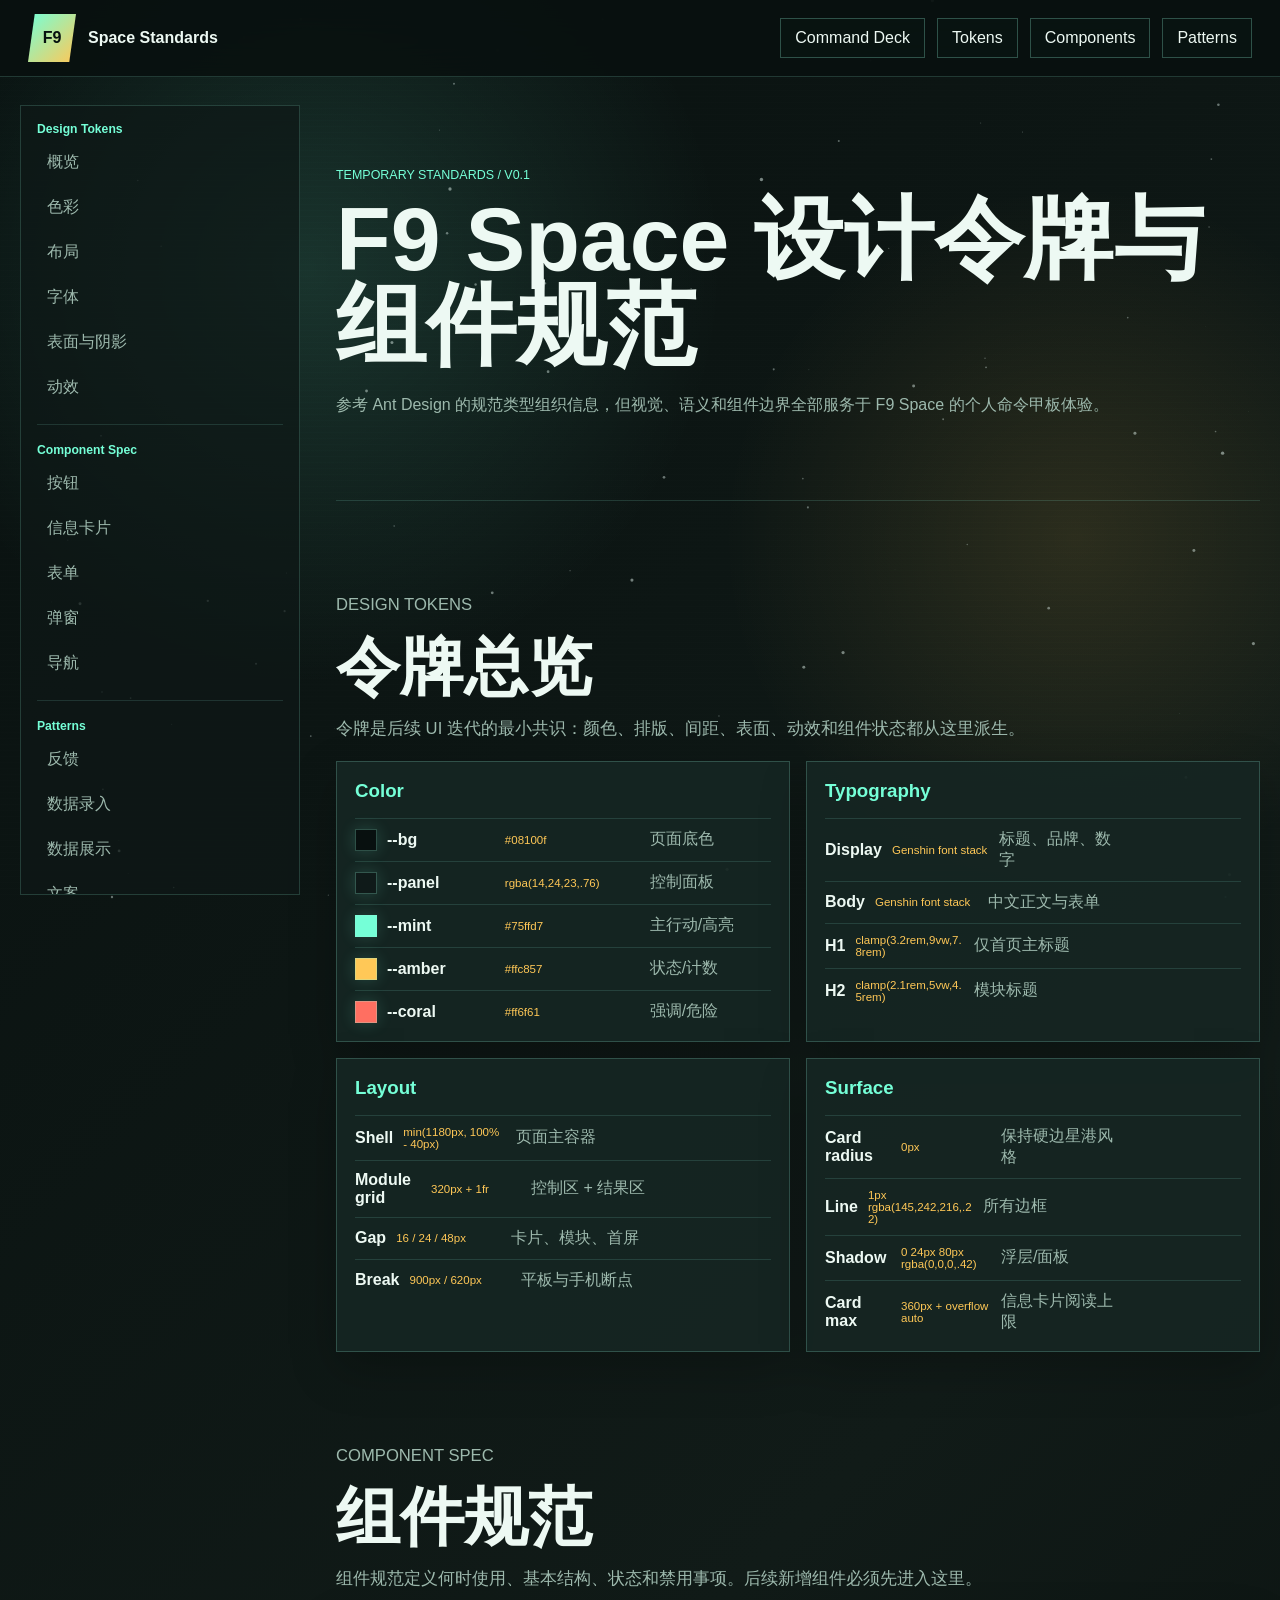
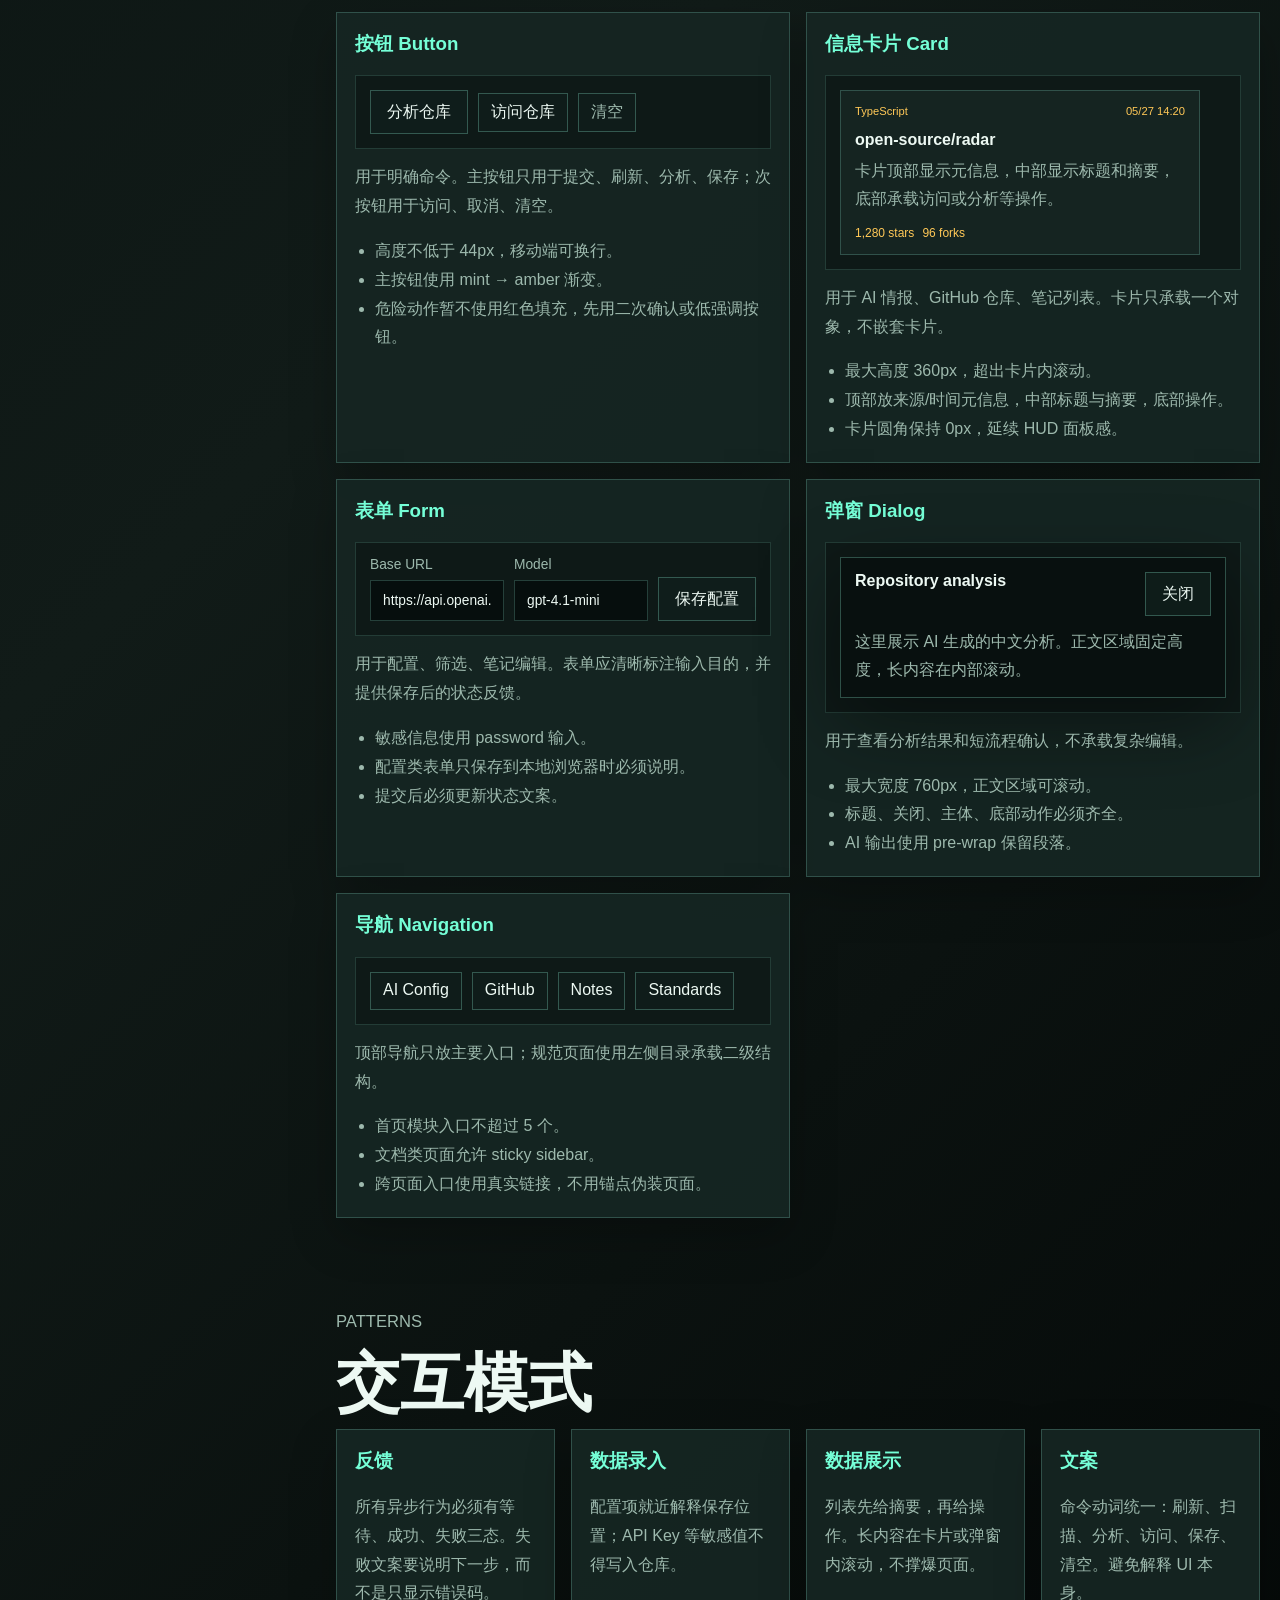
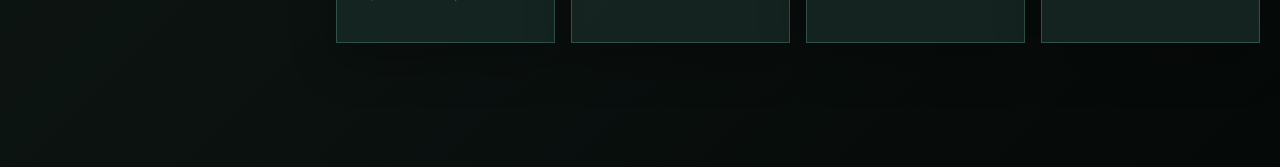
==== commit dddfefa5: "Use Genshin font stack" ====
--- a/standards.html
+++ b/standards.html
@@ -4,9 +4,6 @@
   <meta charset="utf-8">
   <meta name="viewport" content="width=device-width, initial-scale=1">
   <title>F9 Space Standards</title>
-  <link rel="preconnect" href="https://fonts.googleapis.com">
-  <link rel="preconnect" href="https://fonts.gstatic.com" crossorigin>
-  <link href="https://fonts.googleapis.com/css2?family=Manrope:wght@500;700;800&display=swap" rel="stylesheet">
   <link rel="stylesheet" href="assets/styles.css?v=20260527-standards-page">
 </head>
 <body class="standards-page">
@@ -82,8 +79,8 @@
           <article id="typography" class="token-panel">
             <h3>Typography</h3>
             <div class="token-list">
-              <div class="token-row"><strong>Display</strong><code>Manrope 700/800</code><em>标题、品牌、数字</em></div>
-              <div class="token-row"><strong>Body</strong><code>system sans-serif</code><em>中文正文与表单</em></div>
+              <div class="token-row"><strong>Display</strong><code>Genshin font stack</code><em>标题、品牌、数字</em></div>
+              <div class="token-row"><strong>Body</strong><code>Genshin font stack</code><em>中文正文与表单</em></div>
               <div class="token-row"><strong>H1</strong><code>clamp(3.2rem,9vw,7.8rem)</code><em>仅首页主标题</em></div>
               <div class="token-row"><strong>H2</strong><code>clamp(2.1rem,5vw,4.5rem)</code><em>模块标题</em></div>
             </div>
--- a/assets/styles.css
+++ b/assets/styles.css
@@ -11,8 +11,8 @@
   --coral: #ff6f61;
   --ink: #06110f;
   --shadow: 0 24px 80px rgba(0, 0, 0, 0.42);
-  --font-display: "Manrope", "Segoe UI", "PingFang SC", "Microsoft YaHei", sans-serif;
-  --font-body: "Segoe UI", "PingFang SC", "Microsoft YaHei", "Noto Sans CJK SC", sans-serif;
+  --font-display: "SDK_SC_Web", "Genshin Impact", "HYWenHei 85W", "HYWenHei-85W", "Hanyi WenHei 85W", "PingFang SC", "Microsoft YaHei", sans-serif;
+  --font-body: "SDK_SC_Web", "Genshin Impact", "HYWenHei 65W", "HYWenHei-65W", "Hanyi WenHei 65W", "PingFang SC", "Microsoft YaHei", sans-serif;
 }
 
 * {
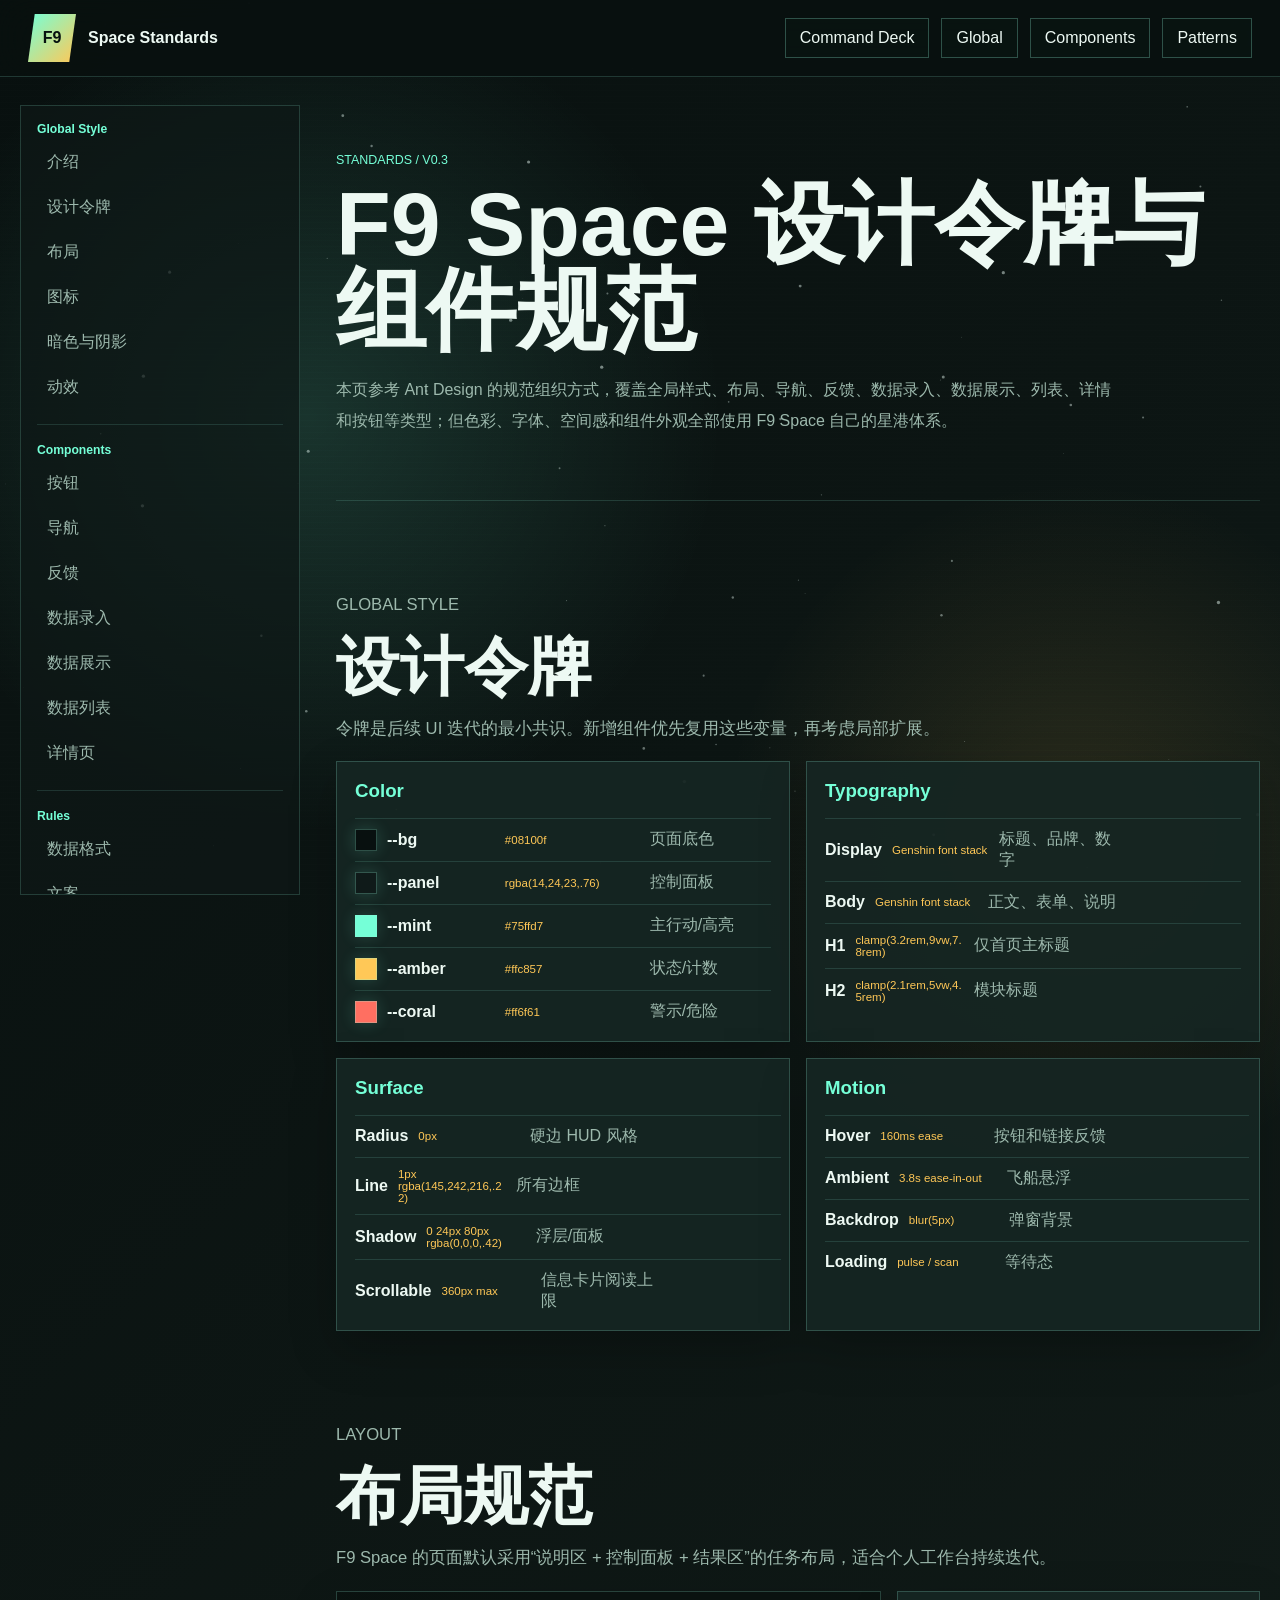
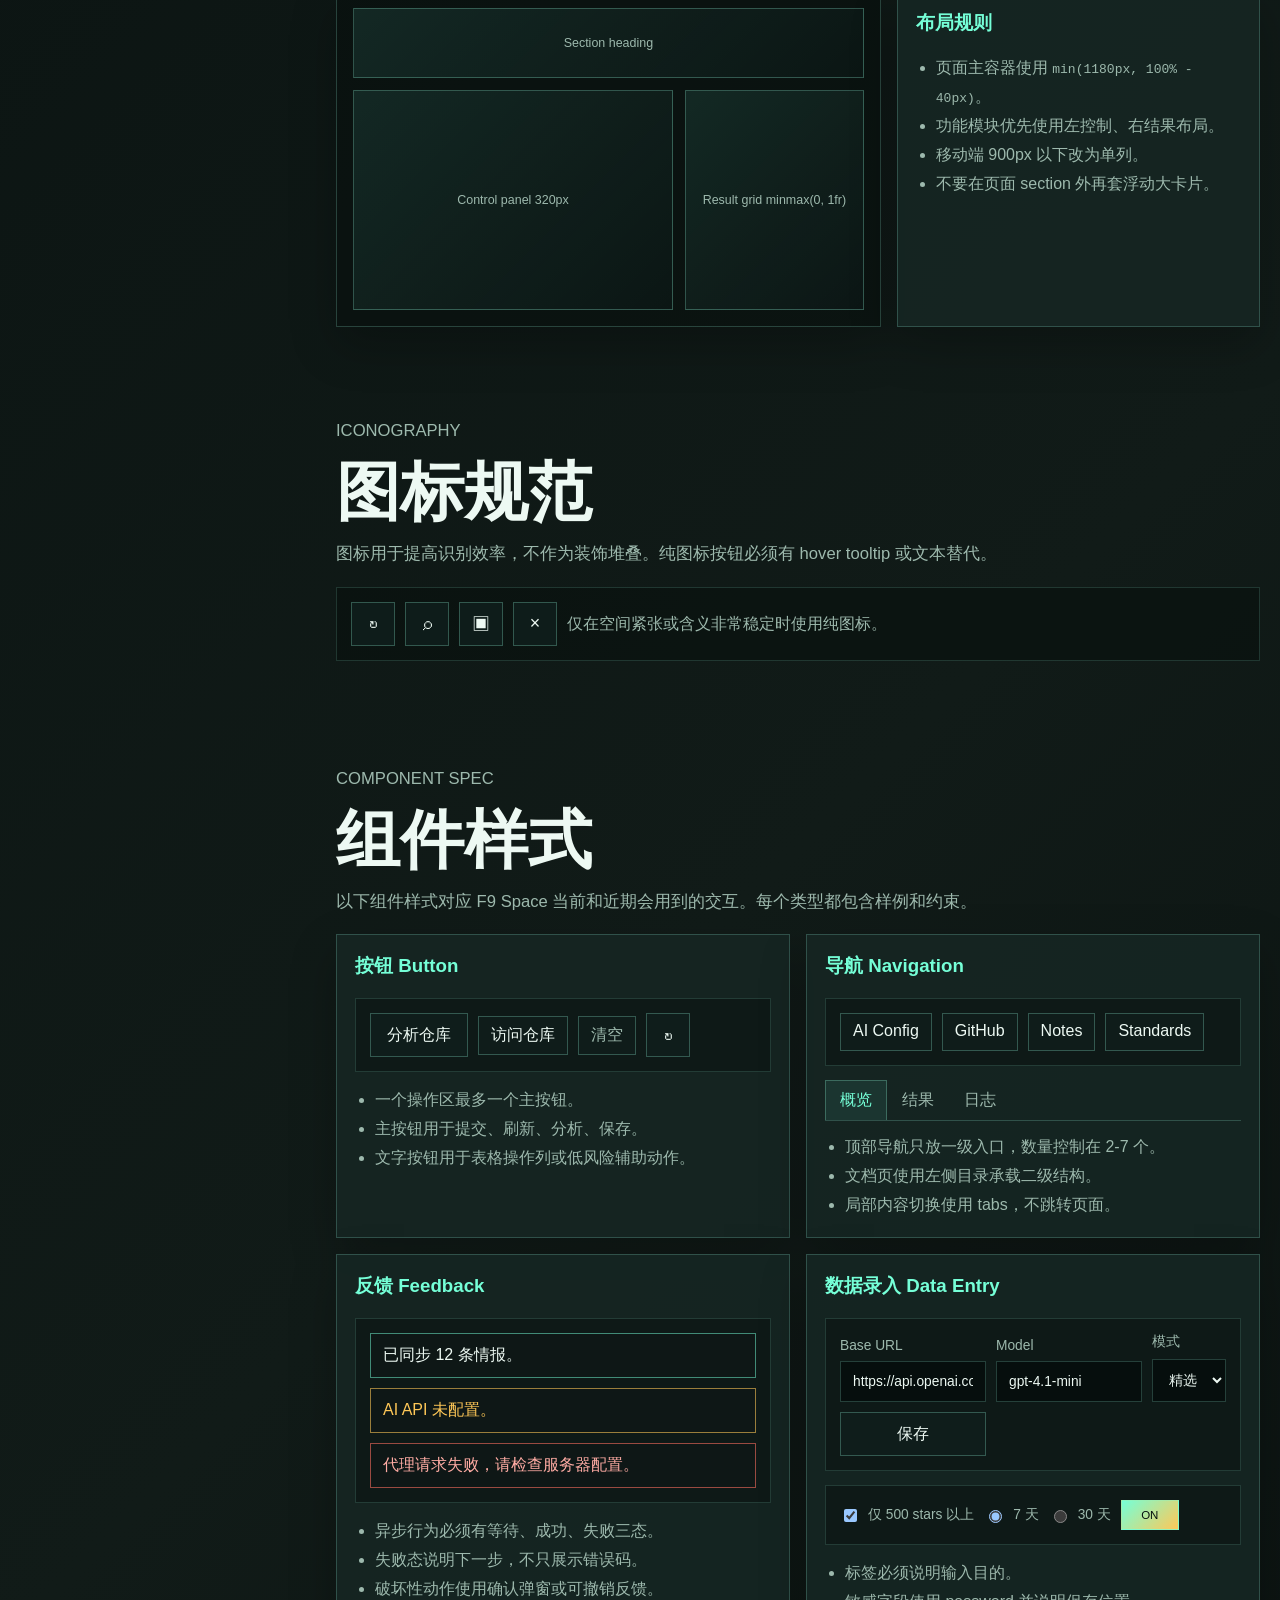
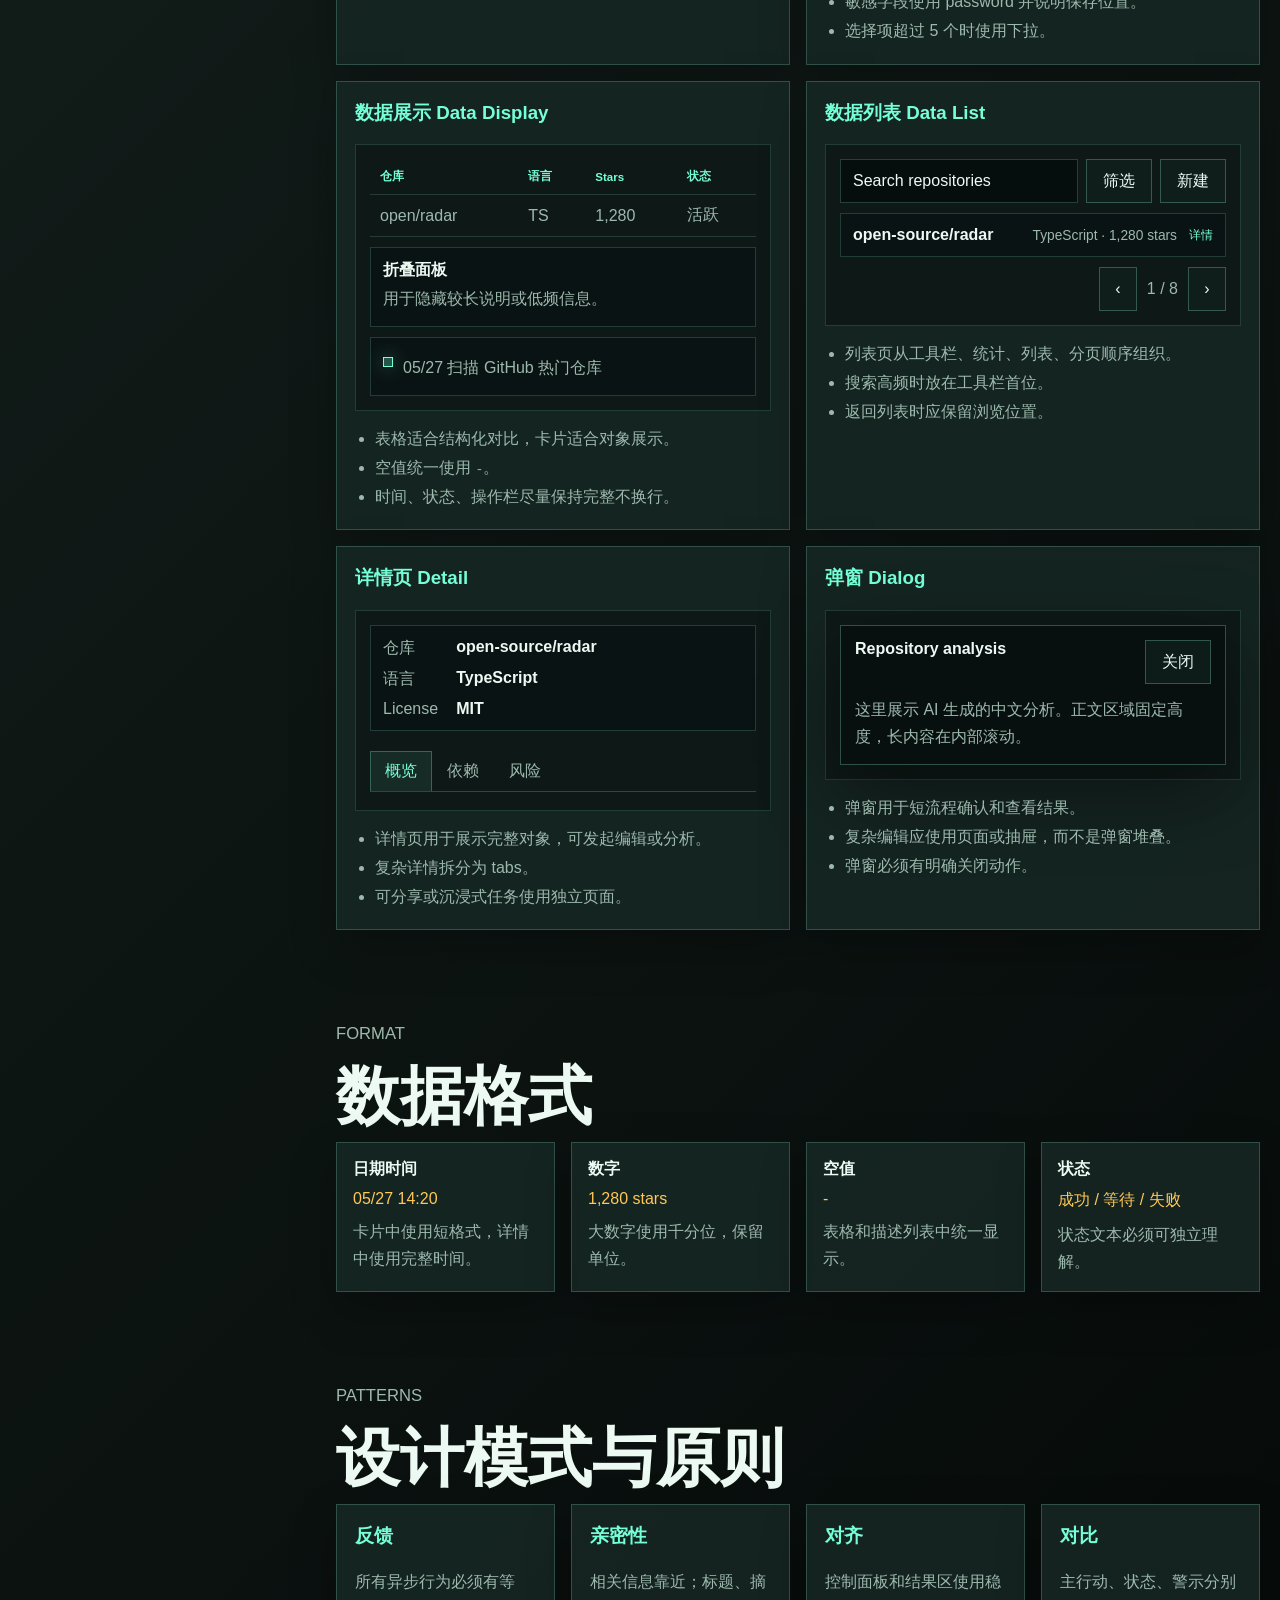
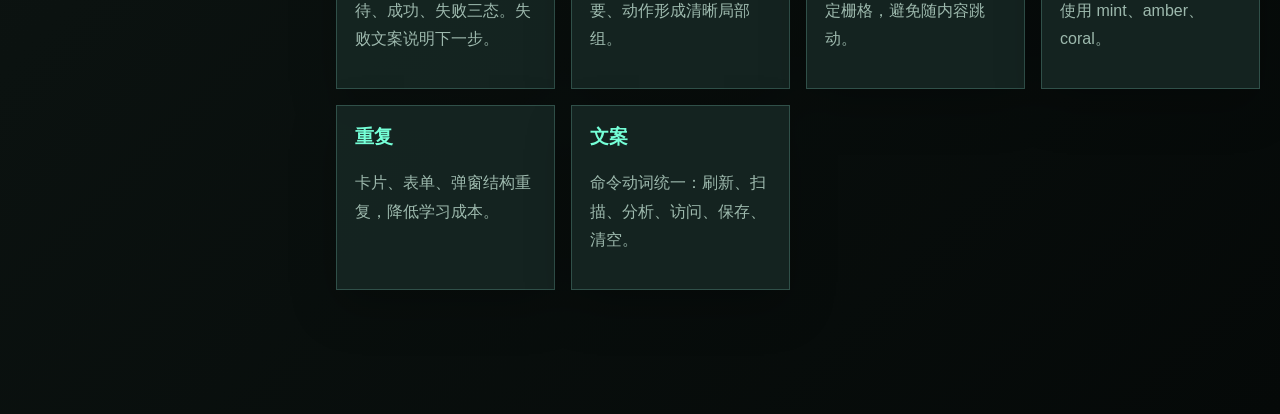
==== commit 801df678: "Expand standards component guide" ====
--- a/standards.html
+++ b/standards.html
@@ -4,7 +4,7 @@
   <meta charset="utf-8">
   <meta name="viewport" content="width=device-width, initial-scale=1">
   <title>F9 Space Standards</title>
-  <link rel="stylesheet" href="assets/styles.css?v=20260527-standards-page">
+  <link rel="stylesheet" href="assets/styles.css?v=20260527-standards-v3">
 </head>
 <body class="standards-page">
   <canvas id="starfield" aria-hidden="true"></canvas>
@@ -17,7 +17,7 @@
     </a>
     <nav class="nav-links" aria-label="Standards navigation">
       <a href="index.html">Command Deck</a>
-      <a href="#tokens">Tokens</a>
+      <a href="#global">Global</a>
       <a href="#components">Components</a>
       <a href="#patterns">Patterns</a>
     </nav>
@@ -26,43 +26,45 @@
   <div class="standards-shell">
     <aside class="standards-sidebar">
       <div class="sidebar-group">
-        <strong>Design Tokens</strong>
-        <a href="#tokens">概览</a>
-        <a href="#color">色彩</a>
+        <strong>Global Style</strong>
+        <a href="#overview">介绍</a>
+        <a href="#tokens">设计令牌</a>
         <a href="#layout">布局</a>
-        <a href="#typography">字体</a>
-        <a href="#surface">表面与阴影</a>
+        <a href="#iconography">图标</a>
+        <a href="#surface">暗色与阴影</a>
         <a href="#motion">动效</a>
       </div>
       <div class="sidebar-group">
-        <strong>Component Spec</strong>
+        <strong>Components</strong>
         <a href="#buttons">按钮</a>
-        <a href="#cards">信息卡片</a>
-        <a href="#forms">表单</a>
-        <a href="#dialogs">弹窗</a>
         <a href="#navigation">导航</a>
+        <a href="#feedback">反馈</a>
+        <a href="#entry">数据录入</a>
+        <a href="#display">数据展示</a>
+        <a href="#list">数据列表</a>
+        <a href="#detail">详情页</a>
       </div>
       <div class="sidebar-group">
-        <strong>Patterns</strong>
-        <a href="#patterns">反馈</a>
-        <a href="#data-entry">数据录入</a>
-        <a href="#data-display">数据展示</a>
+        <strong>Rules</strong>
+        <a href="#format">数据格式</a>
         <a href="#writing">文案</a>
+        <a href="#principles">设计原则</a>
       </div>
     </aside>
 
     <main class="standards-content">
-      <section class="standards-hero">
-        <p class="eyebrow">Temporary standards / v0.1</p>
+      <section id="overview" class="standards-hero">
+        <p class="eyebrow">Standards / v0.3</p>
         <h1>F9 Space 设计令牌与组件规范</h1>
-        <p>参考 Ant Design 的规范类型组织信息，但视觉、语义和组件边界全部服务于 F9 Space 的个人命令甲板体验。</p>
-      </section>
-
-      <section id="tokens" class="standards-section">
-        <div class="section-heading">
-          <p class="eyebrow">Design Tokens</p>
-          <h2>令牌总览</h2>
-          <p>令牌是后续 UI 迭代的最小共识：颜色、排版、间距、表面、动效和组件状态都从这里派生。</p>
+        <p>本页参考 Ant Design 的规范组织方式，覆盖全局样式、布局、导航、反馈、数据录入、数据展示、列表、详情和按钮等类型；但色彩、字体、空间感和组件外观全部使用 F9 Space 自己的星港体系。</p>
+      </section>
+
+      <section id="global" class="standards-section">
+        <span id="tokens" class="anchor-target" aria-hidden="true"></span>
+        <div class="section-heading">
+          <p class="eyebrow">Global Style</p>
+          <h2>设计令牌</h2>
+          <p>令牌是后续 UI 迭代的最小共识。新增组件优先复用这些变量，再考虑局部扩展。</p>
         </div>
         <div class="token-layout">
           <article id="color" class="token-panel">
@@ -72,7 +74,7 @@
               <div class="token-row"><span class="swatch panel"></span><strong>--panel</strong><code>rgba(14,24,23,.76)</code><em>控制面板</em></div>
               <div class="token-row"><span class="swatch mint"></span><strong>--mint</strong><code>#75ffd7</code><em>主行动/高亮</em></div>
               <div class="token-row"><span class="swatch amber"></span><strong>--amber</strong><code>#ffc857</code><em>状态/计数</em></div>
-              <div class="token-row"><span class="swatch coral"></span><strong>--coral</strong><code>#ff6f61</code><em>强调/危险</em></div>
+              <div class="token-row"><span class="swatch coral"></span><strong>--coral</strong><code>#ff6f61</code><em>警示/危险</em></div>
             </div>
           </article>
 
@@ -80,40 +82,80 @@
             <h3>Typography</h3>
             <div class="token-list">
               <div class="token-row"><strong>Display</strong><code>Genshin font stack</code><em>标题、品牌、数字</em></div>
-              <div class="token-row"><strong>Body</strong><code>Genshin font stack</code><em>中文正文与表单</em></div>
+              <div class="token-row"><strong>Body</strong><code>Genshin font stack</code><em>正文、表单、说明</em></div>
               <div class="token-row"><strong>H1</strong><code>clamp(3.2rem,9vw,7.8rem)</code><em>仅首页主标题</em></div>
               <div class="token-row"><strong>H2</strong><code>clamp(2.1rem,5vw,4.5rem)</code><em>模块标题</em></div>
-            </div>
-          </article>
-
-          <article id="layout" class="token-panel">
-            <h3>Layout</h3>
-            <div class="token-list">
-              <div class="token-row"><strong>Shell</strong><code>min(1180px, 100% - 40px)</code><em>页面主容器</em></div>
-              <div class="token-row"><strong>Module grid</strong><code>320px + 1fr</code><em>控制区 + 结果区</em></div>
-              <div class="token-row"><strong>Gap</strong><code>16 / 24 / 48px</code><em>卡片、模块、首屏</em></div>
-              <div class="token-row"><strong>Break</strong><code>900px / 620px</code><em>平板与手机断点</em></div>
             </div>
           </article>
 
           <article id="surface" class="token-panel">
             <h3>Surface</h3>
             <div class="token-list">
-              <div class="token-row"><strong>Card radius</strong><code>0px</code><em>保持硬边星港风格</em></div>
+              <div class="token-row"><strong>Radius</strong><code>0px</code><em>硬边 HUD 风格</em></div>
               <div class="token-row"><strong>Line</strong><code>1px rgba(145,242,216,.22)</code><em>所有边框</em></div>
               <div class="token-row"><strong>Shadow</strong><code>0 24px 80px rgba(0,0,0,.42)</code><em>浮层/面板</em></div>
-              <div class="token-row"><strong>Card max</strong><code>360px + overflow auto</code><em>信息卡片阅读上限</em></div>
-            </div>
-          </article>
+              <div class="token-row"><strong>Scrollable</strong><code>360px max</code><em>信息卡片阅读上限</em></div>
+            </div>
+          </article>
+
+          <article id="motion" class="token-panel">
+            <h3>Motion</h3>
+            <div class="token-list">
+              <div class="token-row"><strong>Hover</strong><code>160ms ease</code><em>按钮和链接反馈</em></div>
+              <div class="token-row"><strong>Ambient</strong><code>3.8s ease-in-out</code><em>飞船悬浮</em></div>
+              <div class="token-row"><strong>Backdrop</strong><code>blur(5px)</code><em>弹窗背景</em></div>
+              <div class="token-row"><strong>Loading</strong><code>pulse / scan</code><em>等待态</em></div>
+            </div>
+          </article>
+        </div>
+      </section>
+
+      <section id="layout" class="standards-section">
+        <div class="section-heading">
+          <p class="eyebrow">Layout</p>
+          <h2>布局规范</h2>
+          <p>F9 Space 的页面默认采用“说明区 + 控制面板 + 结果区”的任务布局，适合个人工作台持续迭代。</p>
+        </div>
+        <div class="spec-demo-grid">
+          <article class="layout-demo">
+            <div class="demo-block wide">Section heading</div>
+            <div class="demo-block side">Control panel 320px</div>
+            <div class="demo-block main">Result grid minmax(0, 1fr)</div>
+          </article>
+          <article class="component-spec">
+            <h3>布局规则</h3>
+            <ul>
+              <li>页面主容器使用 <code>min(1180px, 100% - 40px)</code>。</li>
+              <li>功能模块优先使用左控制、右结果布局。</li>
+              <li>移动端 900px 以下改为单列。</li>
+              <li>不要在页面 section 外再套浮动大卡片。</li>
+            </ul>
+          </article>
+        </div>
+      </section>
+
+      <section id="iconography" class="standards-section">
+        <div class="section-heading">
+          <p class="eyebrow">Iconography</p>
+          <h2>图标规范</h2>
+          <p>图标用于提高识别效率，不作为装饰堆叠。纯图标按钮必须有 hover tooltip 或文本替代。</p>
+        </div>
+        <div class="component-demo icon-demo">
+          <button type="button" aria-label="刷新">↻</button>
+          <button type="button" aria-label="搜索">⌕</button>
+          <button type="button" aria-label="保存">▣</button>
+          <button type="button" aria-label="关闭">×</button>
+          <span>仅在空间紧张或含义非常稳定时使用纯图标。</span>
         </div>
       </section>
 
       <section id="components" class="standards-section">
         <div class="section-heading">
           <p class="eyebrow">Component Spec</p>
-          <h2>组件规范</h2>
-          <p>组件规范定义何时使用、基本结构、状态和禁用事项。后续新增组件必须先进入这里。</p>
-        </div>
+          <h2>组件样式</h2>
+          <p>以下组件样式对应 F9 Space 当前和近期会用到的交互。每个类型都包含样例和约束。</p>
+        </div>
+
         <div class="component-grid">
           <article id="buttons" class="component-spec">
             <h3>按钮 Button</h3>
@@ -121,45 +163,110 @@
               <button type="button">分析仓库</button>
               <a class="demo-secondary" href="#">访问仓库</a>
               <button class="demo-quiet" type="button">清空</button>
-            </div>
-            <p>用于明确命令。主按钮只用于提交、刷新、分析、保存；次按钮用于访问、取消、清空。</p>
-            <ul>
-              <li>高度不低于 44px，移动端可换行。</li>
-              <li>主按钮使用 mint → amber 渐变。</li>
-              <li>危险动作暂不使用红色填充，先用二次确认或低强调按钮。</li>
-            </ul>
-          </article>
-          <article id="cards" class="component-spec">
-            <h3>信息卡片 Card</h3>
-            <div class="component-demo">
-              <article class="demo-info-card">
-                <div class="card-meta"><span>TypeScript</span><time>05/27 14:20</time></div>
-                <h4>open-source/radar</h4>
-                <p>卡片顶部显示元信息，中部显示标题和摘要，底部承载访问或分析等操作。</p>
-                <div class="repo-stats"><span>1,280 stars</span><span>96 forks</span></div>
-              </article>
-            </div>
-            <p>用于 AI 情报、GitHub 仓库、笔记列表。卡片只承载一个对象，不嵌套卡片。</p>
-            <ul>
-              <li>最大高度 360px，超出卡片内滚动。</li>
-              <li>顶部放来源/时间元信息，中部标题与摘要，底部操作。</li>
-              <li>卡片圆角保持 0px，延续 HUD 面板感。</li>
-            </ul>
-          </article>
-          <article id="forms" class="component-spec">
-            <h3>表单 Form</h3>
+              <button class="demo-icon" type="button" aria-label="刷新">↻</button>
+            </div>
+            <ul>
+              <li>一个操作区最多一个主按钮。</li>
+              <li>主按钮用于提交、刷新、分析、保存。</li>
+              <li>文字按钮用于表格操作列或低风险辅助动作。</li>
+            </ul>
+          </article>
+
+          <article id="navigation" class="component-spec">
+            <h3>导航 Navigation</h3>
+            <div class="component-demo demo-nav">
+              <a href="#">AI Config</a>
+              <a href="#">GitHub</a>
+              <a href="#">Notes</a>
+              <a href="#">Standards</a>
+            </div>
+            <div class="demo-tabs"><span class="active">概览</span><span>结果</span><span>日志</span></div>
+            <ul>
+              <li>顶部导航只放一级入口，数量控制在 2-7 个。</li>
+              <li>文档页使用左侧目录承载二级结构。</li>
+              <li>局部内容切换使用 tabs，不跳转页面。</li>
+            </ul>
+          </article>
+
+          <article id="feedback" class="component-spec">
+            <h3>反馈 Feedback</h3>
+            <div class="component-demo demo-feedback">
+              <div class="demo-alert success">已同步 12 条情报。</div>
+              <div class="demo-alert warning">AI API 未配置。</div>
+              <div class="demo-alert error">代理请求失败，请检查服务器配置。</div>
+            </div>
+            <ul>
+              <li>异步行为必须有等待、成功、失败三态。</li>
+              <li>失败态说明下一步，不只展示错误码。</li>
+              <li>破坏性动作使用确认弹窗或可撤销反馈。</li>
+            </ul>
+          </article>
+
+          <article id="entry" class="component-spec">
+            <h3>数据录入 Data Entry</h3>
             <div class="component-demo demo-form">
               <label><span>Base URL</span><input type="url" value="https://api.openai.com/v1"></label>
               <label><span>Model</span><input type="text" value="gpt-4.1-mini"></label>
-              <button type="button">保存配置</button>
-            </div>
-            <p>用于配置、筛选、笔记编辑。表单应清晰标注输入目的，并提供保存后的状态反馈。</p>
-            <ul>
-              <li>敏感信息使用 password 输入。</li>
-              <li>配置类表单只保存到本地浏览器时必须说明。</li>
-              <li>提交后必须更新状态文案。</li>
-            </ul>
-          </article>
+              <label><span>模式</span><select><option>精选</option><option>全部</option></select></label>
+              <button type="button">保存</button>
+            </div>
+            <div class="component-demo compact-controls">
+              <label><input type="checkbox" checked> 仅 500 stars 以上</label>
+              <label><input type="radio" name="window" checked> 7 天</label>
+              <label><input type="radio" name="window"> 30 天</label>
+              <span class="demo-switch">ON</span>
+            </div>
+            <ul>
+              <li>标签必须说明输入目的。</li>
+              <li>敏感字段使用 password 并说明保存位置。</li>
+              <li>选择项超过 5 个时使用下拉。</li>
+            </ul>
+          </article>
+
+          <article id="display" class="component-spec">
+            <h3>数据展示 Data Display</h3>
+            <div class="component-demo display-stack">
+              <table class="demo-table">
+                <thead><tr><th>仓库</th><th>语言</th><th>Stars</th><th>状态</th></tr></thead>
+                <tbody><tr><td>open/radar</td><td>TS</td><td>1,280</td><td>活跃</td></tr></tbody>
+              </table>
+              <div class="demo-collapse"><strong>折叠面板</strong><p>用于隐藏较长说明或低频信息。</p></div>
+              <div class="demo-timeline"><span></span><p>05/27 扫描 GitHub 热门仓库</p></div>
+            </div>
+            <ul>
+              <li>表格适合结构化对比，卡片适合对象展示。</li>
+              <li>空值统一使用 <code>-</code>。</li>
+              <li>时间、状态、操作栏尽量保持完整不换行。</li>
+            </ul>
+          </article>
+
+          <article id="list" class="component-spec">
+            <h3>数据列表 Data List</h3>
+            <div class="component-demo display-stack">
+              <div class="demo-toolbar"><input value="Search repositories"><button type="button">筛选</button><button type="button">新建</button></div>
+              <div class="demo-list-row"><strong>open-source/radar</strong><span>TypeScript · 1,280 stars</span><a href="#">详情</a></div>
+              <div class="demo-pagination"><button type="button">‹</button><span>1 / 8</span><button type="button">›</button></div>
+            </div>
+            <ul>
+              <li>列表页从工具栏、统计、列表、分页顺序组织。</li>
+              <li>搜索高频时放在工具栏首位。</li>
+              <li>返回列表时应保留浏览位置。</li>
+            </ul>
+          </article>
+
+          <article id="detail" class="component-spec">
+            <h3>详情页 Detail</h3>
+            <div class="component-demo display-stack">
+              <div class="demo-description"><span>仓库</span><strong>open-source/radar</strong><span>语言</span><strong>TypeScript</strong><span>License</span><strong>MIT</strong></div>
+              <div class="demo-tabs"><span class="active">概览</span><span>依赖</span><span>风险</span></div>
+            </div>
+            <ul>
+              <li>详情页用于展示完整对象，可发起编辑或分析。</li>
+              <li>复杂详情拆分为 tabs。</li>
+              <li>可分享或沉浸式任务使用独立页面。</li>
+            </ul>
+          </article>
+
           <article id="dialogs" class="component-spec">
             <h3>弹窗 Dialog</h3>
             <div class="component-demo">
@@ -168,46 +275,45 @@
                 <p>这里展示 AI 生成的中文分析。正文区域固定高度，长内容在内部滚动。</p>
               </div>
             </div>
-            <p>用于查看分析结果和短流程确认，不承载复杂编辑。</p>
-            <ul>
-              <li>最大宽度 760px，正文区域可滚动。</li>
-              <li>标题、关闭、主体、底部动作必须齐全。</li>
-              <li>AI 输出使用 pre-wrap 保留段落。</li>
-            </ul>
-          </article>
-          <article id="navigation" class="component-spec">
-            <h3>导航 Navigation</h3>
-            <div class="component-demo demo-nav">
-              <a href="#">AI Config</a>
-              <a href="#">GitHub</a>
-              <a href="#">Notes</a>
-              <a href="#">Standards</a>
-            </div>
-            <p>顶部导航只放主要入口；规范页面使用左侧目录承载二级结构。</p>
-            <ul>
-              <li>首页模块入口不超过 5 个。</li>
-              <li>文档类页面允许 sticky sidebar。</li>
-              <li>跨页面入口使用真实链接，不用锚点伪装页面。</li>
-            </ul>
-          </article>
+            <ul>
+              <li>弹窗用于短流程确认和查看结果。</li>
+              <li>复杂编辑应使用页面或抽屉，而不是弹窗堆叠。</li>
+              <li>弹窗必须有明确关闭动作。</li>
+            </ul>
+          </article>
+        </div>
+      </section>
+
+      <section id="format" class="standards-section">
+        <div class="section-heading">
+          <p class="eyebrow">Format</p>
+          <h2>数据格式</h2>
+        </div>
+        <div class="format-grid">
+          <div><strong>日期时间</strong><code>05/27 14:20</code><p>卡片中使用短格式，详情中使用完整时间。</p></div>
+          <div><strong>数字</strong><code>1,280 stars</code><p>大数字使用千分位，保留单位。</p></div>
+          <div><strong>空值</strong><code>-</code><p>表格和描述列表中统一显示。</p></div>
+          <div><strong>状态</strong><code>成功 / 等待 / 失败</code><p>状态文本必须可独立理解。</p></div>
         </div>
       </section>
 
       <section id="patterns" class="standards-section">
         <div class="section-heading">
           <p class="eyebrow">Patterns</p>
-          <h2>交互模式</h2>
+          <h2>设计模式与原则</h2>
         </div>
         <div class="pattern-list">
-          <article><h3>反馈</h3><p>所有异步行为必须有等待、成功、失败三态。失败文案要说明下一步，而不是只显示错误码。</p></article>
-          <article id="data-entry"><h3>数据录入</h3><p>配置项就近解释保存位置；API Key 等敏感值不得写入仓库。</p></article>
-          <article id="data-display"><h3>数据展示</h3><p>列表先给摘要，再给操作。长内容在卡片或弹窗内滚动，不撑爆页面。</p></article>
-          <article id="writing"><h3>文案</h3><p>命令动词统一：刷新、扫描、分析、访问、保存、清空。避免解释 UI 本身。</p></article>
+          <article id="principles"><h3>反馈</h3><p>所有异步行为必须有等待、成功、失败三态。失败文案说明下一步。</p></article>
+          <article><h3>亲密性</h3><p>相关信息靠近；标题、摘要、动作形成清晰局部组。</p></article>
+          <article><h3>对齐</h3><p>控制面板和结果区使用稳定栅格，避免随内容跳动。</p></article>
+          <article><h3>对比</h3><p>主行动、状态、警示分别使用 mint、amber、coral。</p></article>
+          <article><h3>重复</h3><p>卡片、表单、弹窗结构重复，降低学习成本。</p></article>
+          <article id="writing"><h3>文案</h3><p>命令动词统一：刷新、扫描、分析、访问、保存、清空。</p></article>
         </div>
       </section>
     </main>
   </div>
 
-  <script src="assets/standards.js?v=20260527-standards-page"></script>
+  <script src="assets/standards.js?v=20260527-standards-v3"></script>
 </body>
 </html>
--- a/assets/styles.css
+++ b/assets/styles.css
@@ -760,13 +760,61 @@
 }
 
 .standards-section {
+  position: relative;
   padding: 44px 0;
+}
+
+.anchor-target {
+  position: absolute;
+  top: -96px;
 }
 
 .component-grid {
   display: grid;
   grid-template-columns: repeat(2, minmax(0, 1fr));
   gap: 16px;
+}
+
+.spec-demo-grid {
+  display: grid;
+  grid-template-columns: minmax(0, 1.2fr) minmax(280px, 0.8fr);
+  gap: 16px;
+  align-items: stretch;
+}
+
+.layout-demo {
+  display: grid;
+  grid-template-columns: 320px minmax(0, 1fr);
+  grid-template-rows: auto minmax(220px, 1fr);
+  gap: 12px;
+  border: 1px solid rgba(145, 242, 216, 0.22);
+  padding: 16px;
+  background: rgba(5, 12, 11, 0.42);
+  box-shadow: 0 18px 44px rgba(0, 0, 0, 0.24);
+}
+
+.demo-block {
+  display: grid;
+  min-height: 96px;
+  place-items: center;
+  border: 1px solid rgba(145, 242, 216, 0.28);
+  color: var(--muted);
+  background:
+    linear-gradient(135deg, rgba(117, 255, 215, 0.08), transparent),
+    rgba(14, 24, 23, 0.78);
+  font-family: var(--font-display);
+  font-size: 0.78rem;
+  text-align: center;
+}
+
+.demo-block.wide {
+  grid-column: 1 / -1;
+  min-height: 70px;
+}
+
+.demo-block.side,
+.demo-block.main {
+  min-height: 220px;
 }
 
 .component-spec,
@@ -803,6 +851,22 @@
   margin: 14px 0;
   padding: 14px;
   background: rgba(5, 12, 11, 0.42);
+}
+
+.icon-demo button,
+.demo-icon {
+  width: 44px;
+  min-width: 44px;
+  padding: 0;
+  font-family: var(--font-display);
+  font-size: 1.12rem;
+}
+
+.icon-demo span {
+  min-width: 220px;
+  flex: 1;
+  color: var(--muted);
+  line-height: 1.7;
 }
 
 .component-demo .demo-secondary,
@@ -861,6 +925,205 @@
   justify-content: flex-start;
 }
 
+.demo-tabs {
+  display: flex;
+  flex-wrap: wrap;
+  gap: 0;
+  margin: 10px 0 4px;
+  border-bottom: 1px solid rgba(145, 242, 216, 0.22);
+}
+
+.demo-tabs span {
+  border: 1px solid transparent;
+  border-bottom: 0;
+  padding: 9px 14px;
+  color: var(--muted);
+}
+
+.demo-tabs .active {
+  color: var(--mint);
+  border-color: rgba(145, 242, 216, 0.28);
+  background: rgba(117, 255, 215, 0.08);
+}
+
+.demo-feedback,
+.display-stack {
+  display: grid;
+  width: 100%;
+}
+
+.demo-alert {
+  border: 1px solid rgba(145, 242, 216, 0.22);
+  padding: 11px 12px;
+  color: var(--text);
+  background: rgba(14, 24, 23, 0.82);
+}
+
+.demo-alert.success {
+  border-color: rgba(117, 255, 215, 0.5);
+}
+
+.demo-alert.warning {
+  border-color: rgba(255, 200, 87, 0.58);
+  color: var(--amber);
+}
+
+.demo-alert.error {
+  border-color: rgba(255, 111, 97, 0.58);
+  color: #ffaca4;
+}
+
+.compact-controls label {
+  display: flex;
+  grid-template-columns: none;
+  align-items: center;
+  gap: 8px;
+}
+
+.compact-controls input {
+  width: auto;
+}
+
+.demo-switch {
+  display: inline-grid;
+  min-width: 58px;
+  min-height: 30px;
+  place-items: center;
+  border: 1px solid rgba(117, 255, 215, 0.55);
+  color: var(--ink);
+  background: linear-gradient(135deg, var(--mint), var(--amber));
+  font-family: var(--font-display);
+  font-size: 0.72rem;
+}
+
+.demo-table {
+  width: 100%;
+  border-collapse: collapse;
+  overflow: hidden;
+}
+
+.demo-table th,
+.demo-table td {
+  border-bottom: 1px solid rgba(145, 242, 216, 0.16);
+  padding: 10px;
+  color: var(--muted);
+  text-align: left;
+  white-space: nowrap;
+}
+
+.demo-table th {
+  color: var(--mint);
+  font-family: var(--font-display);
+  font-size: 0.72rem;
+}
+
+.demo-collapse,
+.demo-timeline,
+.demo-list-row,
+.demo-description {
+  border: 1px solid rgba(145, 242, 216, 0.18);
+  padding: 12px;
+  background: rgba(8, 16, 15, 0.54);
+}
+
+.demo-collapse p,
+.demo-timeline p {
+  margin: 4px 0 0;
+  color: var(--muted);
+}
+
+.demo-timeline {
+  display: flex;
+  gap: 10px;
+  align-items: flex-start;
+}
+
+.demo-timeline span {
+  width: 10px;
+  height: 10px;
+  margin-top: 7px;
+  border: 1px solid var(--mint);
+  background: rgba(117, 255, 215, 0.28);
+  box-shadow: 0 0 18px rgba(117, 255, 215, 0.36);
+}
+
+.demo-toolbar {
+  display: grid;
+  grid-template-columns: minmax(0, 1fr) auto auto;
+  gap: 8px;
+}
+
+.demo-list-row {
+  display: grid;
+  grid-template-columns: minmax(0, 1fr) auto auto;
+  gap: 12px;
+  align-items: center;
+}
+
+.demo-list-row span {
+  color: var(--muted);
+  font-size: 0.86rem;
+}
+
+.demo-list-row a {
+  color: var(--mint);
+  font-family: var(--font-display);
+  font-size: 0.78rem;
+}
+
+.demo-pagination {
+  display: flex;
+  justify-content: flex-end;
+  align-items: center;
+  gap: 10px;
+  color: var(--muted);
+}
+
+.demo-pagination button {
+  min-width: 38px;
+  padding: 6px 10px;
+}
+
+.demo-description {
+  display: grid;
+  grid-template-columns: auto minmax(0, 1fr);
+  gap: 10px 18px;
+}
+
+.demo-description span {
+  color: var(--muted);
+}
+
+.format-grid {
+  display: grid;
+  grid-template-columns: repeat(4, minmax(0, 1fr));
+  gap: 16px;
+}
+
+.format-grid div {
+  border: 1px solid rgba(145, 242, 216, 0.22);
+  padding: 16px;
+  background: var(--panel-strong);
+  box-shadow: 0 18px 44px rgba(0, 0, 0, 0.24);
+}
+
+.format-grid strong,
+.format-grid code {
+  display: block;
+}
+
+.format-grid code {
+  margin: 10px 0;
+  color: var(--amber);
+  font-family: var(--font-display);
+}
+
+.format-grid p {
+  margin: 0;
+  color: var(--muted);
+  line-height: 1.7;
+}
+
 .pattern-list {
   display: grid;
   grid-template-columns: repeat(4, minmax(0, 1fr));
@@ -915,8 +1178,18 @@
   .repo-grid,
   .token-layout,
   .component-grid,
+  .spec-demo-grid,
+  .format-grid,
   .pattern-list {
     grid-template-columns: 1fr;
+  }
+
+  .layout-demo {
+    grid-template-columns: 1fr;
+  }
+
+  .demo-block.wide {
+    grid-column: auto;
   }
 
   .standards-topbar,
@@ -949,6 +1222,12 @@
   .token-row em {
     grid-column: 2;
   }
+
+  .demo-form,
+  .demo-toolbar,
+  .demo-list-row {
+    grid-template-columns: 1fr;
+  }
 }
 
 @media (max-width: 620px) {
